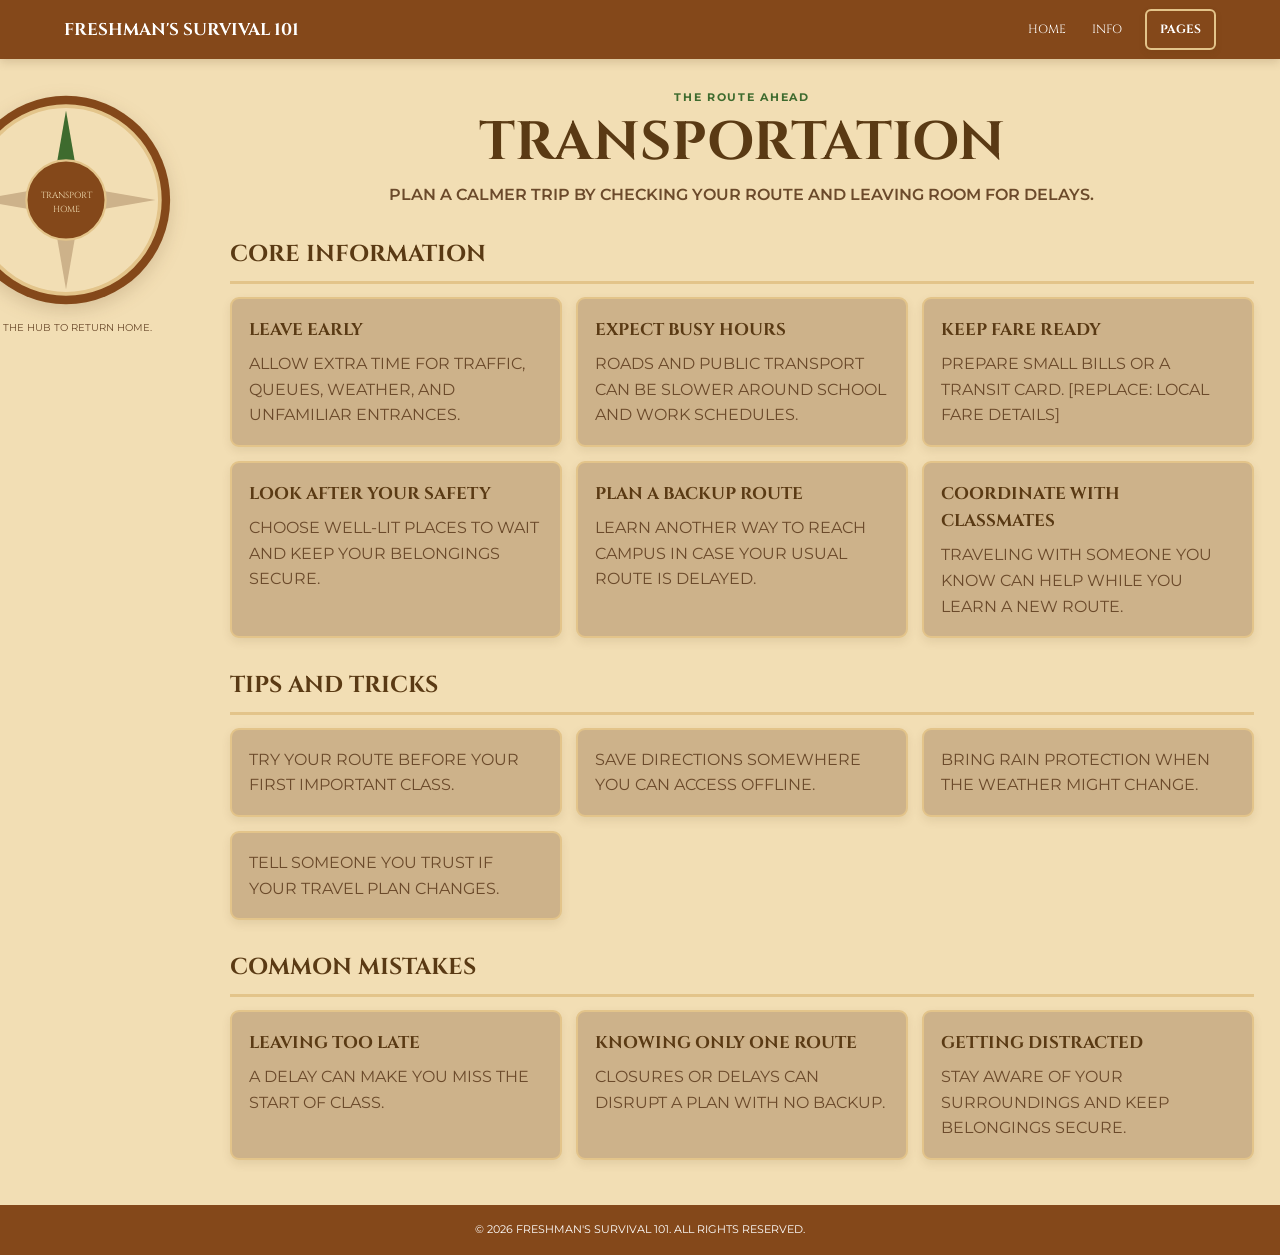
==== commuting.html @ 72003ffd "Publish Freshman's Survival 101 site Co-authored-by: Copilot App <223556219+Copilot@users.noreply.gi" ====
<!DOCTYPE html>
<html lang="en">
<head>
  <meta charset="UTF-8">
  <meta name="viewport" content="width=device-width, initial-scale=1">
  <title>Campus Life Guides | Freshman's Survival 101</title>
  <link rel="preconnect" href="https://fonts.googleapis.com">
  <link rel="preconnect" href="https://fonts.gstatic.com" crossorigin>
  <link href="https://fonts.googleapis.com/css2?family=Cinzel:wght@600;700&family=Montserrat:wght@400;500;600;700&display=swap" rel="stylesheet">
  <link rel="stylesheet" href="css/style.css">
  <link rel="stylesheet" href="css/commuting.css">
</head>
<body>
  <header class="top-bar">
    <a class="logo" href="index.html">Freshman's Survival 101</a>
    <nav aria-label="Main navigation">
      <a href="index.html">Home</a><a href="info.html">Info</a>
      <div class="dropdown"><button class="dropdown-button" type="button">Pages</button>
        <div class="dropdown-menu">
          <a href="info.html#enrollment">Enrollment</a>
          <a href="info.html#syllabus">Syllabus</a>
          <a href="commuting.html#transportation" aria-current="page">Transportation</a>
          <a href="commuting.html#budget">Budget</a>
          <a href="commuting.html#time-management">Time Management</a>
        </div>
      </div>
    </nav>
  </header>

  <main class="commuting-main">
    <aside class="travel-compass" aria-label="Transportation compass">
      <a class="travel-compass-link" href="index.html" aria-label="Return home">
        <svg viewBox="0 0 300 300" role="img" aria-label="Compass pointing from the home hub">
          <circle cx="150" cy="150" r="142" fill="#84481a"/>
          <circle cx="150" cy="150" r="128" fill="#f2deb4" stroke="#e3c48a" stroke-width="5"/>
          <g id="travelNeedle">
            <path d="M150 28 L168 132 L150 150 L132 132 Z" fill="#3e6b2e"/>
            <path d="M272 150 L168 168 L150 150 L168 132 Z" fill="#cdb28a"/>
            <path d="M150 272 L132 168 L150 150 L168 168 Z" fill="#cdb28a"/>
            <path d="M28 150 L132 132 L150 150 L132 168 Z" fill="#cdb28a"/>
          </g>
          <circle cx="150" cy="150" r="54" fill="#84481a" stroke="#e3c48a" stroke-width="3"/>
          <text x="150" y="147" fill="#f2deb4" text-anchor="middle" font-family="Cinzel" font-size="12">TRANSPORT</text>
          <text x="150" y="166" fill="#f2deb4" text-anchor="middle" font-family="Cinzel" font-size="12">HOME</text>
        </svg>
      </a>
      <p>Tap the hub to return home.</p>
    </aside>

    <div class="commuting-content">
      <section class="guide-view" id="transportation">
      <section class="page-heading">
        <p class="eyebrow">The Route Ahead</p>
        <h1>Transportation</h1>
        <p class="promise">Plan a calmer trip by checking your route and leaving room for delays.</p>
      </section>

      <section>
        <h2 class="section-title">Core Information</h2>
        <div class="card-grid">
          <article class="card"><h3>Leave Early</h3><p>Allow extra time for traffic, queues, weather, and unfamiliar entrances.</p></article>
          <article class="card"><h3>Expect Busy Hours</h3><p>Roads and public transport can be slower around school and work schedules.</p></article>
          <article class="card"><h3>Keep Fare Ready</h3><p>Prepare small bills or a transit card. [REPLACE: LOCAL FARE DETAILS]</p></article>
          <article class="card"><h3>Look After Your Safety</h3><p>Choose well-lit places to wait and keep your belongings secure.</p></article>
          <article class="card"><h3>Plan a Backup Route</h3><p>Learn another way to reach campus in case your usual route is delayed.</p></article>
          <article class="card"><h3>Coordinate with Classmates</h3><p>Traveling with someone you know can help while you learn a new route.</p></article>
        </div>
      </section>

      <section>
        <h2 class="section-title">Tips and Tricks</h2>
        <div class="card-grid">
          <article class="card"><p>Try your route before your first important class.</p></article>
          <article class="card"><p>Save directions somewhere you can access offline.</p></article>
          <article class="card"><p>Bring rain protection when the weather might change.</p></article>
          <article class="card"><p>Tell someone you trust if your travel plan changes.</p></article>
        </div>
      </section>

      <section>
        <h2 class="section-title">Common Mistakes</h2>
        <div class="card-grid">
          <article class="card"><h3>Leaving Too Late</h3><p>A delay can make you miss the start of class.</p></article>
          <article class="card"><h3>Knowing Only One Route</h3><p>Closures or delays can disrupt a plan with no backup.</p></article>
          <article class="card"><h3>Getting Distracted</h3><p>Stay aware of your surroundings and keep belongings secure.</p></article>
        </div>
      </section>

      </section>

      <section class="guide-view" id="budget">
      <section class="page-heading">
      <p class="eyebrow">Guard the Treasure</p>
      <h1>Budget</h1>
      <p class="promise">Plan where your allowance goes so everyday costs do not catch you by surprise.</p>
    </section>

    <section>
      <h2 class="section-title">Core Information</h2>
      <div class="card-grid">
        <article class="card"><h3>Small Costs Add Up</h3><p>Food, fares, printing, and school supplies can quietly use up your allowance.</p></article>
        <article class="card"><h3>Know Regular Costs</h3><p>List expected costs, such as transportation, meals, and required materials.</p></article>
        <article class="card"><h3>Plan Flexible Spending</h3><p>Snacks, optional activities, and extra supplies can change from day to day.</p></article>
        <article class="card"><h3>Set a Daily Limit</h3><p>Divide your allowance by the number of days it needs to cover.</p></article>
        <article class="card"><h3>Keep Emergency Money</h3><p>When possible, set aside a small amount for unexpected needs.</p></article>
      </div>
    </section>

    <section>
      <h2 class="section-title">Tips and Tricks</h2>
      <div class="card-grid">
        <article class="card"><p>Separate fare money from flexible spending.</p></article>
        <article class="card"><p>Write down small purchases before you forget.</p></article>
        <article class="card"><p>Check project instructions before buying supplies.</p></article>
        <article class="card"><p>Save receipts when you need to track a purchase.</p></article>
      </div>
    </section>

    <section>
      <h2 class="section-title">Common Mistakes</h2>
      <div class="card-grid">
        <article class="card"><h3>Spending Too Much Early</h3><p>Keep enough for the remaining days of your budget period.</p></article>
        <article class="card"><h3>Forgetting Small Purchases</h3><p>Snacks and printing costs add up when you do not record them.</p></article>
        <article class="card"><h3>Using Emergency Money Casually</h3><p>Try to keep the reserve for unexpected needs.</p></article>
      </div>
    </section>

    <section class="tool-section">
      <h2>Daily Budget Planner</h2>
      <div class="budget-settings">
        <label for="allowanceInput">Allowance (₱)
          <input id="allowanceInput" type="number" min="0" step="100" placeholder="1000">
        </label>
        <label for="daysInput">Number of Days
          <input id="daysInput" type="number" min="1" step="1" placeholder="10">
        </label>
        <label for="dailySpendingInput">Expected Daily Spending (₱)
          <input id="dailySpendingInput" type="number" min="0" step="50" placeholder="300">
        </label>
        <button id="setBudgetButton" type="button">Set Budget</button>
      </div>

      <div class="budget-summary budget-summary-pair">
        <div><span>Daily Budget</span><strong id="dailyBudget">₱0.00</strong></div>
        <div><span>Estimated Daily Savings</span><strong id="estimatedSavings">—</strong></div>
      </div>
      <p id="savingsMessage" class="tool-result" aria-live="polite">Enter expected daily spending to estimate your savings.</p>
      <p id="budgetError" class="error-message" aria-live="polite"></p>
    </section>

      </section>

      <section class="guide-view" id="time-management">
      <section class="page-heading">
      <p class="eyebrow">Command the Clock</p>
      <h1>Time Management</h1>
      <p class="promise">Build a manageable routine for class, study, rest, and the unexpected.</p>
    </section>

    <section>
      <h2 class="section-title">Core Information</h2>
      <div class="card-grid">
        <article class="card"><h3>A Different Schedule</h3><p>College may have longer breaks between classes and more independent work. Plan some of your own study time.</p></article>
        <article class="card"><h3>Use Vacant Hours</h3><p>Review notes, read a section, or start a small task. You do not need to fill every free minute.</p></article>
        <article class="card"><h3>Start Before the Deadline</h3><p>Break large assignments into smaller steps to avoid last-minute cramming.</p></article>
        <article class="card"><h3>A Study Rule of Thumb</h3><p>About two study hours for each hour of class can be a starting point, not a strict rule.</p></article>
        <article class="card"><h3>Make Rest Part of the Plan</h3><p>Sleep, meals, and breaks support learning. A schedule needs room for rest.</p></article>
      </div>
    </section>

    <section>
      <h2 class="section-title">Tips and Tricks</h2>
      <div class="card-grid">
        <article class="card"><p>Write a short list of today's priorities.</p></article>
        <article class="card"><p>Break projects into steps you can finish in one sitting.</p></article>
        <article class="card"><p>Add travel time and meals to your weekly plan.</p></article>
        <article class="card"><p>Review your schedule once a week and adjust it.</p></article>
      </div>
    </section>

    <section>
      <h2 class="section-title">Common Mistakes</h2>
      <div class="card-grid">
        <article class="card"><h3>Putting Everything Off</h3><p>Starting late leaves less time to ask for help or fix a problem.</p></article>
        <article class="card"><h3>Overloading Your Day</h3><p>Leave room for delays, breaks, and tasks that take longer than expected.</p></article>
        <article class="card"><h3>Skipping Sleep</h3><p>Late nights can make it harder to focus and remember what you studied.</p></article>
      </div>
    </section>

    <section>
      <h2 class="section-title">Build a Weekly Routine</h2>
      <div class="card">
        <p>Start by marking your classes and deadlines, then set aside realistic study blocks. Include travel, meals, and sleep, and leave open time for breaks or unexpected changes. Review your plan once a week and adjust it when your workload changes.</p>
      </div>
    </section>
      </section>
    </div>
  </main>

  <footer>© 2026 Freshman's Survival 101. All rights reserved.</footer>
  <script src="guide-views.js"></script>
  <script src="budget.js"></script>
</body>
</html>
---- css/style.css ----
:root {
  --cream: #f2deb4;
  --brown: #84481a;
  --dark: #5a3a14;
  --tan: #cdb28a;
  --gold: #e3c48a;
  --green: #3e6b2e;
  --coral: #d9735f;
  --text: #6b4a2b;
}

* {
  box-sizing: border-box;
}

html {
  min-height: 100%;
  scroll-behavior: smooth;
}

body {
  min-height: 100vh;
  margin: 0;
  display: flex;
  flex-direction: column;
  background: var(--cream);
  color: var(--text);
  font-family: "Montserrat", Arial, sans-serif;
  text-transform: uppercase;
  line-height: 1.6;
}

h1, h2, h3, .logo, nav, .compass-button, .compass-letter {
  font-family: "Cinzel", Georgia, serif;
}

button, input {
  font: inherit;
  text-transform: uppercase;
}

button, a, input {
  outline: none;
}

button:focus-visible, a:focus-visible, input:focus-visible {
  outline: 3px solid var(--coral);
  outline-offset: 3px;
}

button {
  cursor: pointer;
}

.top-bar {
  position: relative;
  z-index: 10;
  min-height: 58px;
  padding: 9px 5%;
  display: flex;
  align-items: center;
  justify-content: space-between;
  gap: 20px;
  background: var(--brown);
  color: white;
  box-shadow: 0 3px 9px rgba(90, 58, 20, 0.18);
}

.logo {
  color: white;
  font-size: 17px;
  font-weight: 700;
  text-decoration: none;
}

nav {
  display: flex;
  align-items: center;
  gap: 20px;
}

nav > a, .dropdown-button {
  padding: 8px 3px;
  color: white;
  font-size: 12px;
  text-decoration: none;
}

nav > a:hover, .dropdown-button:hover, .logo:hover {
  color: var(--gold);
}

.dropdown {
  position: relative;
}

.dropdown-button {
  border: 0;
  background: transparent;
}

.dropdown-menu {
  position: absolute;
  top: 100%;
  right: 0;
  display: none;
  width: 210px;
  padding: 8px;
  border: 2px solid var(--gold);
  border-radius: 7px;
  background: var(--brown);
  box-shadow: 0 8px 18px rgba(90, 58, 20, 0.22);
}

.dropdown:hover .dropdown-menu,
.dropdown:focus-within .dropdown-menu {
  display: block;
}

.dropdown-menu a {
  display: block;
  padding: 9px 11px;
  border-radius: 4px;
  color: white;
  font-size: 12px;
  text-decoration: none;
}

.dropdown-menu a:hover {
  background: var(--coral);
}

main {
  flex: 1;
}

.home-main, .page-main {
  width: min(1120px, 92%);
  margin: 0 auto;
  padding: 34px 0 50px;
}

.home-main {
  width: min(1280px, 94%);
  padding-top: 24px;
}

.home-intro {
  max-width: 760px;
  margin: 0 auto 20px;
  text-align: center;
}

.home-intro h1 {
  margin: 4px 0 7px;
  color: var(--dark);
  font-size: clamp(29px, 4vw, 46px);
  line-height: 1.2;
}

.home-intro > p:last-child {
  margin: 0;
}

.eyebrow {
  margin: 0 0 4px;
  color: var(--green);
  font-size: 11px;
  font-weight: 700;
  letter-spacing: 1.7px;
}

.home-columns {
  min-height: 440px;
  display: grid;
  grid-template-columns: minmax(330px, 0.85fr) minmax(0, 1.35fr);
  align-items: center;
  gap: clamp(26px, 5vw, 68px);
}

.compass-column, .map-column {
  min-width: 0;
}

.compass-wrapper {
  position: relative;
  width: min(410px, 100%);
  aspect-ratio: 1;
  margin: 0 auto;
}

.compass-svg {
  display: block;
  width: 100%;
  height: 100%;
  transform-origin: center;
  transition: transform 600ms ease;
  filter: drop-shadow(0 8px 10px rgba(90, 58, 20, 0.2));
}

.compass-letter {
  font-size: 24px;
  font-weight: 700;
}

/* Small oval buttons; translate keeps their placement steady during hover zoom. */
.compass-button {
  position: absolute;
  z-index: 3;
  min-height: 30px;
  padding: 5px 9px;
  border: 2px solid var(--gold);
  border-radius: 999px;
  background: var(--brown);
  color: white;
  font-size: 8px;
  font-weight: 700;
  line-height: 1.1;
  white-space: nowrap;
  box-shadow: 0 3px 7px rgba(90, 58, 20, 0.22);
  transition: transform 150ms ease, background 150ms ease;
}

.compass-north {
  top: -5px;
  left: 50%;
  translate: -50% 0;
}

.compass-south {
  bottom: -5px;
  left: 50%;
  translate: -50% 0;
}

.compass-west {
  top: 50%;
  left: -12px;
  translate: -50% -50%;
}

.compass-east {
  top: 50%;
  right: -12px;
  translate: 50% -50%;
}

.compass-center {
  top: 50%;
  left: 50%;
  min-width: 104px;
  translate: -50% -50%;
}

.compass-button:hover, .compass-button.active {
  background: var(--coral);
  transform: scale(1.06);
}

.compass-caption, .map-caption {
  margin: 8px 0 0;
  font-size: 10px;
  text-align: center;
}

.map-heading {
  display: flex;
  align-items: center;
  gap: 11px;
  margin-bottom: 10px;
}

.map-heading h2, .map-heading p {
  margin: 0;
}

.map-heading h2 {
  color: var(--dark);
  font-size: 22px;
}

.map-stamp {
  width: 40px;
  height: 40px;
  display: grid;
  flex: 0 0 auto;
  place-items: center;
  border: 2px solid var(--gold);
  border-radius: 50%;
  background: var(--brown);
  color: var(--gold);
  font-size: 20px;
}

.map-frame {
  overflow: hidden;
  padding: 6px;
  border: 8px ridge var(--brown);
  border-radius: 16px;
  background: linear-gradient(135deg, #edcf91, #a76b2c 48%, #edcf91);
  box-shadow:
    inset 0 0 0 2px var(--gold),
    0 8px 15px rgba(90, 58, 20, 0.22);
}

.map-svg {
  display: block;
  width: 100%;
  height: auto;
  aspect-ratio: 1920 / 1080;
}

.map-fallback {
  pointer-events: none;
}

.map-label {
  fill: var(--dark);
  font-family: "Cinzel", Georgia, serif;
  font-size: 15px;
  font-weight: 700;
  paint-order: stroke;
  stroke: var(--cream);
  stroke-width: 6px;
  stroke-linejoin: round;
  pointer-events: none;
}

.map-label-long {
  font-size: 13px;
}

.map-hotspot {
  fill: var(--coral);
  stroke: var(--brown);
  stroke-width: 3;
  transition: fill 150ms ease, stroke 150ms ease;
}

.map-svg a:hover .map-hotspot,
.map-svg a:focus-visible .map-hotspot {
  fill: var(--gold);
  stroke: var(--dark);
}

.tip-strip {
  display: grid;
  grid-template-columns: 220px minmax(0, 1fr) auto;
  align-items: center;
  gap: 18px;
  margin-top: 22px;
  padding: 16px 19px;
  border: 2px solid var(--gold);
  border-radius: 9px;
  background: rgba(205, 178, 138, 0.72);
}

.tip-strip h2, .tip-strip p {
  margin: 0;
}

.tip-strip h2 {
  color: var(--dark);
  font-size: 17px;
}

.tip-strip > p {
  text-align: center;
  font-weight: 600;
}

button[type="button"], button[type="submit"] {
  padding: 9px 13px;
  border: 2px solid var(--gold);
  border-radius: 6px;
  background: var(--brown);
  color: white;
  font-weight: 700;
  box-shadow: 0 3px 7px rgba(90, 58, 20, 0.12);
  transition: background 150ms ease, transform 150ms ease;
}

button[type="button"]:hover, button[type="submit"]:hover {
  background: var(--coral);
  transform: translateY(-1px);
}

/* Shared section-page styles */
.guide-view[hidden] {
  display: none;
}

.page-heading {
  margin-bottom: 28px;
  text-align: center;
}

.page-heading h1 {
  margin: 3px 0 6px;
  color: var(--dark);
  font-size: clamp(32px, 5vw, 54px);
  line-height: 1.2;
}

.promise {
  max-width: 760px;
  margin: 0 auto;
  font-weight: 600;
}

.section-title {
  margin: 30px 0 13px;
  padding-bottom: 7px;
  border-bottom: 3px solid var(--gold);
  color: var(--dark);
  font-size: 23px;
}

.card-grid {
  display: grid;
  grid-template-columns: repeat(3, minmax(0, 1fr));
  gap: 14px;
}

.card {
  padding: 17px;
  border: 2px solid var(--gold);
  border-radius: 9px;
  background: var(--tan);
  box-shadow: 0 4px 10px rgba(90, 58, 20, 0.1);
}

.card h2, .card h3 {
  margin: 0 0 8px;
  color: var(--dark);
  font-size: 17px;
}

.card p {
  margin: 0;
}

.card-wide {
  grid-column: 1 / -1;
}

.number-list, .plain-list {
  padding-left: 23px;
}

.number-list li, .plain-list li {
  margin-bottom: 8px;
}

.document-list {
  display: grid;
  grid-template-columns: repeat(2, minmax(0, 1fr));
  gap: 9px;
}

.document-card {
  overflow: hidden;
  border: 1px solid var(--gold);
  border-radius: 6px;
  background: var(--cream);
}

.document-toggle {
  width: 100%;
  border-radius: 0 !important;
  text-align: left;
}

.document-details {
  display: none;
  padding: 9px 12px;
}

.document-details p {
  margin: 5px 0;
}

.document-card.expanded .document-details {
  display: block;
}

.tool-section {
  margin-top: 32px;
  padding: 22px;
  border: 2px solid var(--gold);
  border-radius: 9px;
  background: rgba(205, 178, 138, 0.55);
}

.tool-section h2 {
  margin-top: 0;
  color: var(--dark);
}

.tool-counter, .all-done, .tool-result {
  font-weight: 700;
}

.all-done {
  color: var(--green);
}

.checklist {
  display: grid;
  grid-template-columns: repeat(2, minmax(0, 1fr));
  gap: 8px;
}

.checklist label {
  display: flex;
  align-items: center;
  gap: 8px;
  padding: 9px;
  border: 1px solid var(--gold);
  border-radius: 6px;
  background: var(--cream);
  cursor: pointer;
}

.checklist input, .task-list input[type="checkbox"] {
  width: auto;
  accent-color: var(--green);
}

.grade-rows {
  display: grid;
  gap: 9px;
  margin: 14px 0;
}

.grade-row {
  display: grid;
  grid-template-columns: 1fr 1fr;
  gap: 10px;
}

.grade-row label, .budget-settings label {
  font-weight: 700;
}

input {
  width: 100%;
  margin-top: 4px;
  padding: 10px;
  border: 2px solid var(--tan);
  border-radius: 6px;
  background: #fffaf0;
  color: var(--text);
}

.budget-settings, .task-form {
  display: flex;
  align-items: end;
  gap: 10px;
}

.budget-settings label {
  flex: 1;
}

.budget-summary {
  display: grid;
  grid-template-columns: repeat(4, minmax(0, 1fr));
  gap: 9px;
  margin: 17px 0;
}

.budget-summary-pair {
  grid-template-columns: repeat(2, minmax(0, 1fr));
}

.budget-summary div {
  padding: 11px 8px;
  border: 2px solid var(--gold);
  border-radius: 7px;
  background: var(--cream);
  text-align: center;
}

.budget-summary span, .budget-summary strong {
  display: block;
}

.budget-summary strong {
  color: var(--green);
}

.task-form input {
  flex: 1;
}

.task-list {
  margin: 12px 0 0;
  padding: 0;
  list-style: none;
}

.task-list li {
  display: flex;
  align-items: center;
  justify-content: space-between;
  gap: 10px;
  margin-bottom: 7px;
  padding: 9px;
  border: 1px solid var(--gold);
  border-radius: 6px;
  background: var(--cream);
}

.task-list label {
  display: flex;
  flex: 1;
  align-items: center;
  gap: 8px;
  cursor: pointer;
}

.task-list li.done span {
  text-decoration: line-through;
  opacity: 0.65;
}

.error-message {
  min-height: 24px;
  color: #8d3026;
  font-weight: 700;
}

.text-link {
  display: inline-block;
  margin-top: 10px;
  color: var(--brown);
  font-weight: 700;
}

.text-link:hover {
  color: var(--coral);
}

footer {
  padding: 16px;
  background: var(--brown);
  color: white;
  text-align: center;
  font-size: 11px;
}

.sr-only {
  position: absolute;
  width: 1px;
  height: 1px;
  padding: 0;
  overflow: hidden;
  clip: rect(0, 0, 0, 0);
  white-space: nowrap;
  border: 0;
}

@media (max-width: 900px) {
  .home-columns {
    grid-template-columns: 1fr;
    gap: 32px;
  }

  .compass-wrapper {
    width: min(410px, 80vw);
  }

  .card-grid {
    grid-template-columns: repeat(2, minmax(0, 1fr));
  }
}

@media (max-width: 600px) {
  .top-bar {
    align-items: flex-start;
    flex-direction: column;
    gap: 5px;
  }

  nav {
    flex-wrap: wrap;
    gap: 10px 15px;
  }

  .dropdown-menu {
    right: auto;
    left: 0;
  }

  .home-main, .page-main {
    width: 92%;
    padding-top: 22px;
  }

  .home-intro h1 {
    font-size: 30px;
  }

  .compass-wrapper {
    width: min(350px, 78vw);
  }

  .compass-button {
    min-height: 28px;
    padding: 4px 7px;
    font-size: 7px;
  }

  .compass-center {
    min-width: 95px;
  }

  .card-grid, .document-list, .checklist, .budget-summary {
    grid-template-columns: 1fr;
  }

  .grade-row {
    grid-template-columns: 1fr;
  }

  .budget-settings, .task-form {
    align-items: stretch;
    flex-direction: column;
  }

  .budget-settings label {
    width: 100%;
  }

  .tip-strip {
    grid-template-columns: 1fr;
    text-align: center;
  }
}

@media (prefers-reduced-motion: reduce) {
  *, *::before, *::after {
    scroll-behavior: auto !important;
    transition-duration: 0.01ms !important;
  }
}

.home-main {
  width: min(1400px, 96%);
  margin: auto;
  padding: 22px 0;
  display: flex;
  flex-direction: column;
  align-items: center;
}

.home-intro {
  margin-bottom: 12px;
  padding: 0 12px;
}

.home-intro .eyebrow {
  color: var(--brown);
}

.home-columns {
  width: 100%;
  display: grid;
  grid-template-columns: minmax(320px, 0.9fr) minmax(0, 1.3fr);
  align-items: center;
  gap: clamp(24px, 5vw, 64px);
}

.compass-column,
.map-column {
  min-width: 0;
}

.compass-wrapper {
  position: relative;
  width: min(500px, 100%);
  aspect-ratio: 1;
  margin: 0 auto;
  transform: translateX(-45px);
}

.compass-svg {
  display: block;
  width: 100%;
  height: 100%;
  filter: drop-shadow(0 8px 10px rgba(90, 58, 20, 0.2));
}

#compassRose {
  transform-box: view-box;
  transform-origin: 250px 250px;
  transition: transform 650ms cubic-bezier(0.2, 0.75, 0.25, 1);
}

.compass-letter {
  font-size: 24px;
  font-weight: 700;
}

/* Small oval compass buttons. Translate keeps them in place while they zoom. */
.compass-button {
  position: absolute;
  z-index: 3;
  min-height: 29px;
  padding: 5px 9px;
  border: 2px solid var(--gold);
  border-radius: 999px;
  background: var(--brown);
  color: white;
  font-family: "Cinzel", Georgia, serif;
  font-size: 8px;
  font-weight: 700;
  line-height: 1.1;
  white-space: nowrap;
  box-shadow: 0 3px 7px rgba(90, 58, 20, 0.2);
  transition: transform 150ms ease, background 150ms ease;
}

.compass-north {
  top: -5px;
  left: 50%;
  translate: -50% 0;
}

.compass-south {
  bottom: -5px;
  left: 50%;
  translate: -50% 0;
}

.compass-west {
  top: 50%;
  left: -12px;
  translate: -50% -50%;
}

.compass-east {
  top: 50%;
  right: -12px;
  translate: 50% -50%;
}

.compass-center {
  top: 50%;
  left: 50%;
  min-width: 104px;
  translate: -50% -50%;
}

.compass-button:hover,
.compass-button:focus-visible,
.compass-button.active {
  background: var(--coral);
  transform: scale(1.06);
}

.compass-button:focus-visible {
  outline: 3px solid var(--coral);
  outline-offset: 3px;
}

/* Collapsible preview panel below the compass. */
.guide-panel {
  display: grid;
  grid-template-rows: 0fr;
  opacity: 0;
  margin-top: 0;
  border: 0 solid var(--gold);
  border-radius: 8px;
  background: var(--tan);
  transition:
    grid-template-rows 250ms ease,
    opacity 200ms ease,
    margin-top 250ms ease,
    border-width 250ms ease;
}

.guide-panel.is-open {
  grid-template-rows: 1fr;
  opacity: 1;
  margin-top: 16px;
  border-width: 2px;
}

.guide-panel-inner {
  min-height: 0;
  overflow: hidden;
}

.guide-panel-content {
  padding: 0 15px;
}

.guide-panel.is-open .guide-panel-content {
  padding: 13px 15px;
}

.guide-panel h2 {
  margin: 0 0 5px;
  color: var(--dark);
  font-size: 18px;
}

.guide-panel p {
  margin: 0 0 8px;
  font-size: 13px;
}

.guide-link {
  display: inline-block;
  color: var(--brown);
  font-weight: 700;
}

.guide-link:hover {
  color: var(--coral);
}

/* Keep the map large and let it shrink with the screen. */
.map-frame {
  overflow: hidden;
  border: 3px solid var(--brown);
  border-radius: 12px;
  background: #e4c77d;
  box-shadow: 0 7px 15px rgba(90, 58, 20, 0.16);
}

.map-svg {
  display: block;
  width: 100%;
  height: auto;
  aspect-ratio: 1920 / 1080;
}

.map-fallback {
  pointer-events: none;
}

.map-label {
  fill: var(--dark);
  font-family: "Cinzel", Georgia, serif;
  font-size: 15px;
  font-weight: 700;
  paint-order: stroke;
  stroke: var(--cream);
  stroke-width: 6px;
  stroke-linejoin: round;
  pointer-events: none;
}

.map-label-long {
  font-size: 13px;
}

.map-hotspot {
  fill: var(--coral);
  stroke: var(--brown);
  stroke-width: 3;
  transition: fill 150ms ease, stroke 150ms ease;
}

.map-svg a:hover .map-hotspot,
.map-svg a:focus-visible .map-hotspot {
  fill: var(--gold);
  stroke: var(--dark);
}

@media (max-width: 850px) {
  .home-main {
    align-items: flex-start;
  }

  .home-columns {
    grid-template-columns: 1fr;
    gap: 30px;
  }

  .compass-wrapper {
    width: min(460px, 84vw);
    transform: none;
  }

  .map-column {
    width: 100%;
  }
}

@media (max-width: 500px) {
  .home-main {
    width: 90%;
    padding: 18px 0;
  }

  .compass-wrapper {
    width: min(360px, 78vw);
  }

  .compass-button {
    min-height: 27px;
    padding: 4px 7px;
    font-size: 7px;
  }

  .compass-center {
    min-width: 94px;
  }

  .compass-west {
    left: 8px;
    translate: 0 -50%;
  }

  .compass-east {
    right: 8px;
    translate: 0 -50%;
  }

  .map-label {
    font-size: 12px;
  }

  .map-label-long {
    font-size: 10px;
  }
}

@media (prefers-reduced-motion: reduce) {
  #compassRose,
  .compass-button,
  .guide-panel {
    transition: none;
  }
}
---- css/commuting.css ----
.commuting-main {
  width: min(1250px, 96%);
  margin: 0 auto;
  display: grid;
  grid-template-columns: 180px minmax(0, 1fr);
  gap: 24px;
  padding: 30px 0 45px;
}

.travel-compass {
  position: sticky;
  top: 90px;
  align-self: start;
  width: 220px;
  margin-left: -70px;
  text-align: center;
}

.travel-compass svg {
  display: block;
  width: 100%;
  filter: drop-shadow(0 6px 9px rgba(90, 58, 20, 0.18));
}

.travel-compass-link {
  display: block;
  border-radius: 50%;
}

#travelNeedle {
  transform-origin: 150px 150px;
  transition: transform 500ms ease;
}

.travel-compass p {
  font-size: 10px;
}

.commuting-content {
  min-width: 0;
}

@media (max-width: 900px) {
  .commuting-main {
    grid-template-columns: 1fr;
  }

  .travel-compass {
    position: relative;
    top: auto;
    width: 170px;
    margin: 0 auto;
  }
}
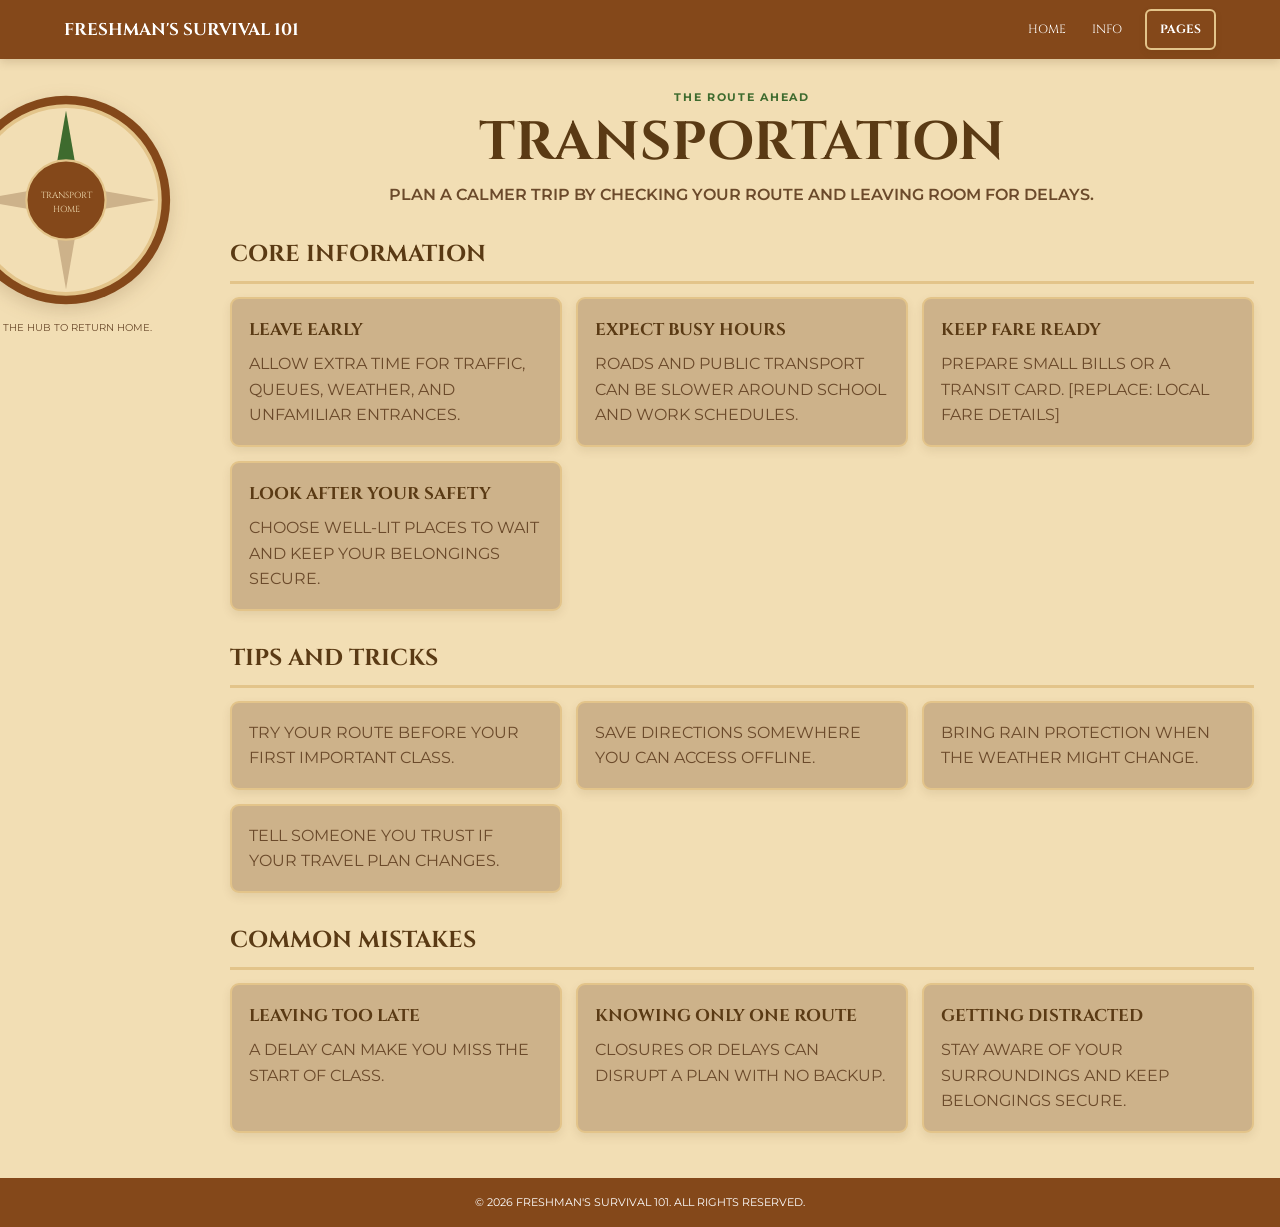
==== commit a361248a: "Remove selected transportation tips Co-authored-by: Copilot App <223556219+Copilot@users.noreply.git" ====
--- a/commuting.html
+++ b/commuting.html
@@ -62,8 +62,6 @@
           <article class="card"><h3>Expect Busy Hours</h3><p>Roads and public transport can be slower around school and work schedules.</p></article>
           <article class="card"><h3>Keep Fare Ready</h3><p>Prepare small bills or a transit card. [REPLACE: LOCAL FARE DETAILS]</p></article>
           <article class="card"><h3>Look After Your Safety</h3><p>Choose well-lit places to wait and keep your belongings secure.</p></article>
-          <article class="card"><h3>Plan a Backup Route</h3><p>Learn another way to reach campus in case your usual route is delayed.</p></article>
-          <article class="card"><h3>Coordinate with Classmates</h3><p>Traveling with someone you know can help while you learn a new route.</p></article>
         </div>
       </section>
 
--- a/css/style.css
+++ b/css/style.css
@@ -673,6 +673,10 @@
 
   .card-grid {
     grid-template-columns: repeat(2, minmax(0, 1fr));
+  }
+
+  .about-grid {
+    grid-template-columns: repeat(3, minmax(0, 1fr));
   }
 }
 
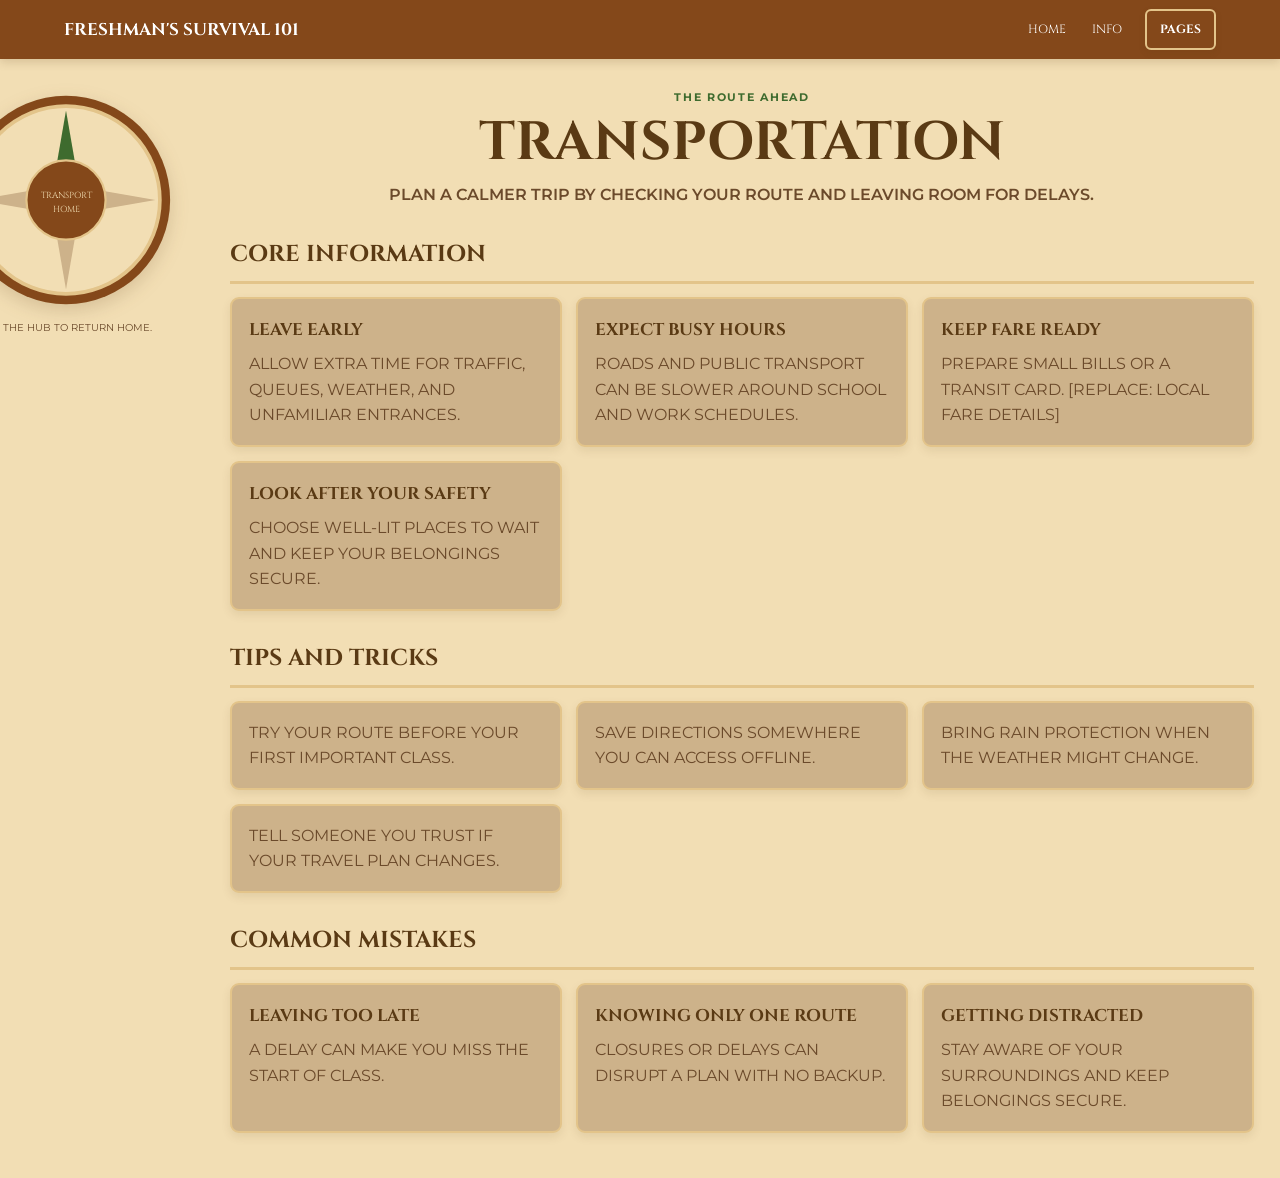
==== commit 56544ffc: "Remove copyright footer text Co-authored-by: Copilot App <223556219+Copilot@users.noreply.github.com" ====
--- a/commuting.html
+++ b/commuting.html
@@ -195,7 +195,6 @@
     </div>
   </main>
 
-  <footer>© 2026 Freshman's Survival 101. All rights reserved.</footer>
   <script src="guide-views.js"></script>
   <script src="budget.js"></script>
 </body>
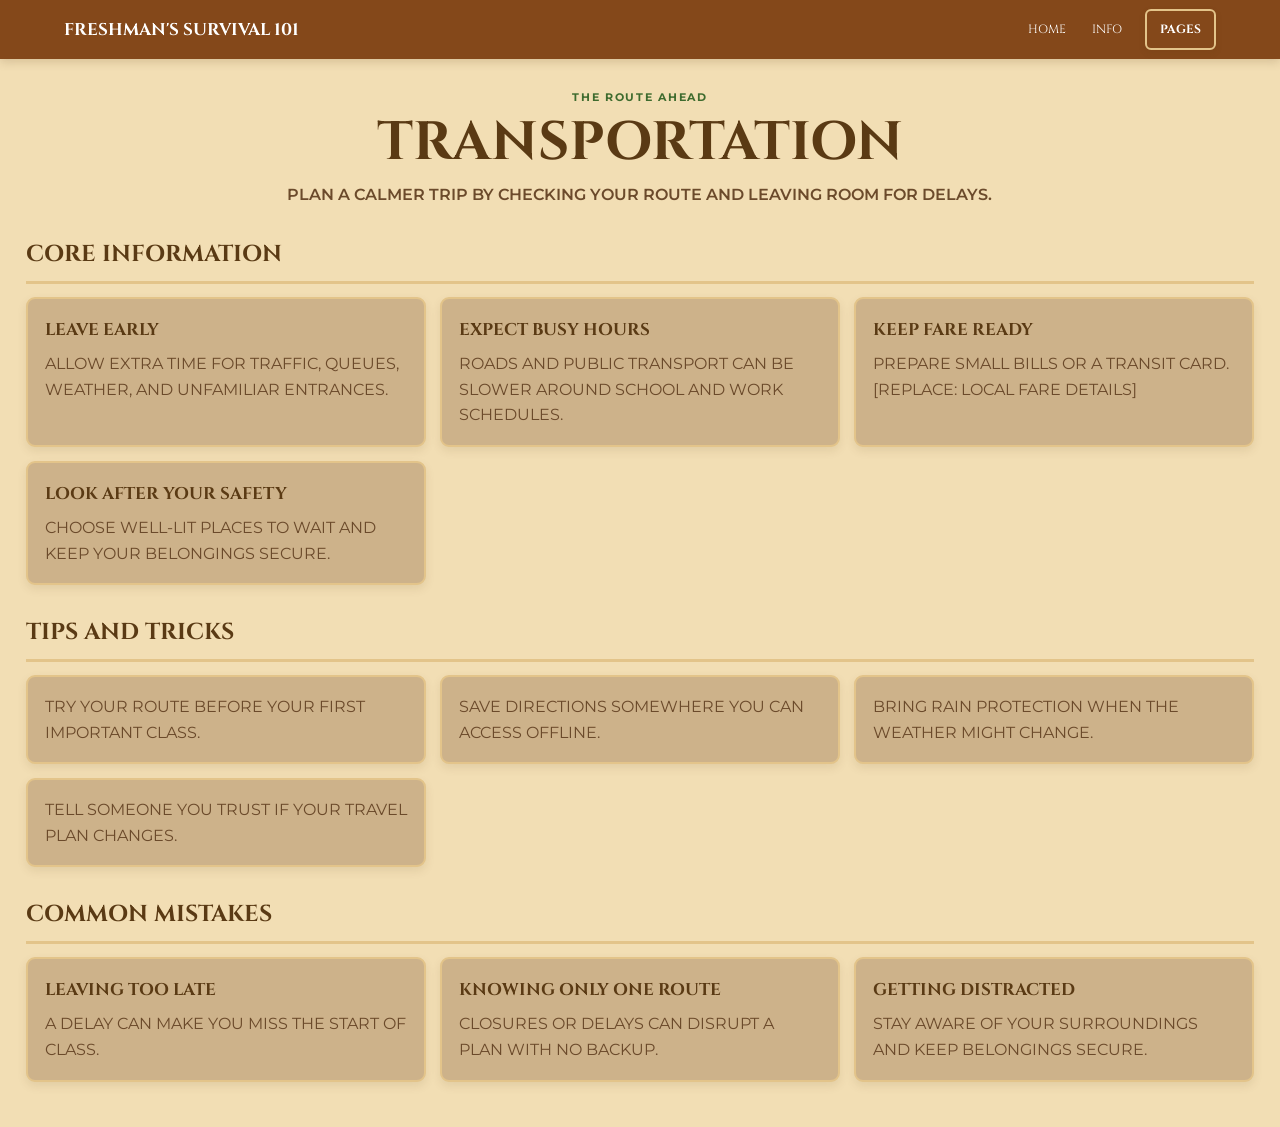
==== commit 5cddb9bf: "Remove the commute page exit compass Co-authored-by: Copilot App <223556219+Copilot@users.noreply.gi" ====
--- a/commuting.html
+++ b/commuting.html
@@ -28,25 +28,6 @@
   </header>
 
   <main class="commuting-main">
-    <aside class="travel-compass" aria-label="Transportation compass">
-      <a class="travel-compass-link" href="index.html" aria-label="Return home">
-        <svg viewBox="0 0 300 300" role="img" aria-label="Compass pointing from the home hub">
-          <circle cx="150" cy="150" r="142" fill="#84481a"/>
-          <circle cx="150" cy="150" r="128" fill="#f2deb4" stroke="#e3c48a" stroke-width="5"/>
-          <g id="travelNeedle">
-            <path d="M150 28 L168 132 L150 150 L132 132 Z" fill="#3e6b2e"/>
-            <path d="M272 150 L168 168 L150 150 L168 132 Z" fill="#cdb28a"/>
-            <path d="M150 272 L132 168 L150 150 L168 168 Z" fill="#cdb28a"/>
-            <path d="M28 150 L132 132 L150 150 L132 168 Z" fill="#cdb28a"/>
-          </g>
-          <circle cx="150" cy="150" r="54" fill="#84481a" stroke="#e3c48a" stroke-width="3"/>
-          <text x="150" y="147" fill="#f2deb4" text-anchor="middle" font-family="Cinzel" font-size="12">TRANSPORT</text>
-          <text x="150" y="166" fill="#f2deb4" text-anchor="middle" font-family="Cinzel" font-size="12">HOME</text>
-        </svg>
-      </a>
-      <p>Tap the hub to return home.</p>
-    </aside>
-
     <div class="commuting-content">
       <section class="guide-view" id="transportation">
       <section class="page-heading">
--- a/css/style.css
+++ b/css/style.css
@@ -520,6 +520,21 @@
   border-radius: 6px;
   background: var(--cream);
   cursor: pointer;
+}
+
+.gpa-scale-list > div {
+  display: flex;
+  align-items: center;
+  gap: 8px;
+  padding: 9px;
+  border: 1px solid var(--gold);
+  border-radius: 6px;
+  background: var(--cream);
+}
+
+.scale-note {
+  margin-bottom: 0;
+  font-size: 0.9rem;
 }
 
 .checklist input, .task-list input[type="checkbox"] {
--- a/css/commuting.css
+++ b/css/commuting.css
@@ -1,54 +1,9 @@
 .commuting-main {
   width: min(1250px, 96%);
   margin: 0 auto;
-  display: grid;
-  grid-template-columns: 180px minmax(0, 1fr);
-  gap: 24px;
   padding: 30px 0 45px;
-}
-
-.travel-compass {
-  position: sticky;
-  top: 90px;
-  align-self: start;
-  width: 220px;
-  margin-left: -70px;
-  text-align: center;
-}
-
-.travel-compass svg {
-  display: block;
-  width: 100%;
-  filter: drop-shadow(0 6px 9px rgba(90, 58, 20, 0.18));
-}
-
-.travel-compass-link {
-  display: block;
-  border-radius: 50%;
-}
-
-#travelNeedle {
-  transform-origin: 150px 150px;
-  transition: transform 500ms ease;
-}
-
-.travel-compass p {
-  font-size: 10px;
 }
 
 .commuting-content {
   min-width: 0;
-}
-
-@media (max-width: 900px) {
-  .commuting-main {
-    grid-template-columns: 1fr;
-  }
-
-  .travel-compass {
-    position: relative;
-    top: auto;
-    width: 170px;
-    margin: 0 auto;
-  }
 }
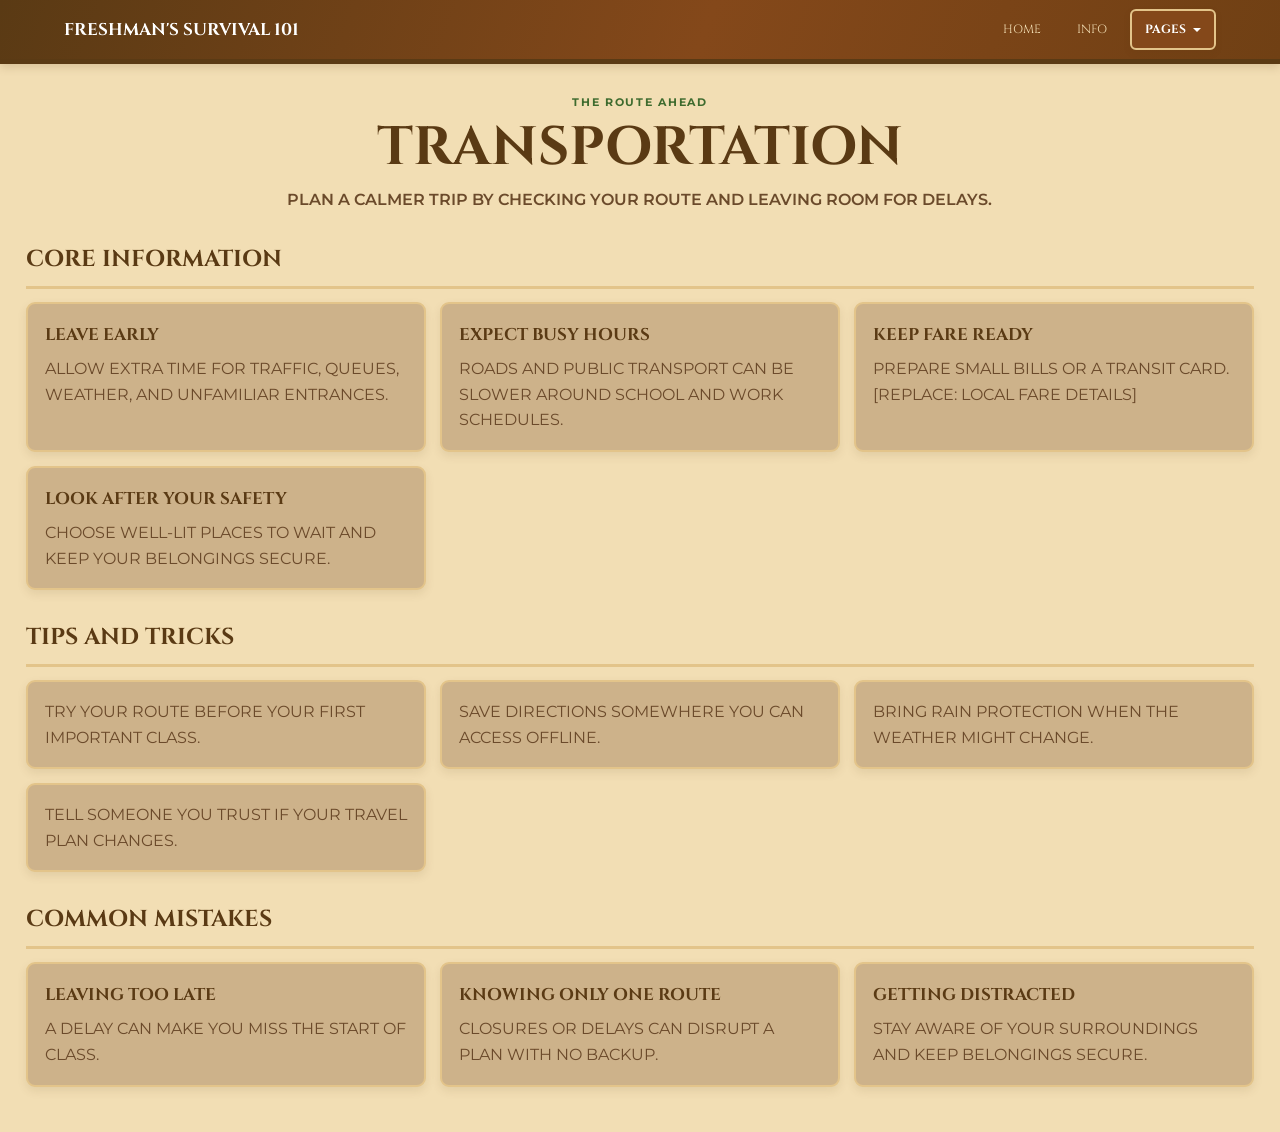
==== commit b66ef319: "Polish the brown header navigation Co-authored-by: Copilot App <223556219+Copilot@users.noreply.gith" ====
--- a/commuting.html
+++ b/commuting.html
@@ -7,7 +7,7 @@
   <link rel="preconnect" href="https://fonts.googleapis.com">
   <link rel="preconnect" href="https://fonts.gstatic.com" crossorigin>
   <link href="https://fonts.googleapis.com/css2?family=Cinzel:wght@600;700&family=Montserrat:wght@400;500;600;700&display=swap" rel="stylesheet">
-  <link rel="stylesheet" href="css/style.css">
+  <link rel="stylesheet" href="css/style.css?v=nav-polish-1">
   <link rel="stylesheet" href="css/commuting.css">
 </head>
 <body>
--- a/css/style.css
+++ b/css/style.css
@@ -61,7 +61,8 @@
   align-items: center;
   justify-content: space-between;
   gap: 20px;
-  background: var(--brown);
+  border-bottom: 5px solid var(--dark);
+  background: linear-gradient(110deg, var(--dark), var(--brown) 55%, #704014);
   color: white;
   box-shadow: 0 3px 9px rgba(90, 58, 20, 0.18);
 }
@@ -76,17 +77,38 @@
 nav {
   display: flex;
   align-items: center;
-  gap: 20px;
+  gap: 10px;
 }
 
 nav > a, .dropdown-button {
-  padding: 8px 3px;
-  color: white;
+  min-height: 36px;
+  display: inline-flex;
+  align-items: center;
+  padding: 7px 12px;
+  border: 1px solid transparent;
+  border-radius: 999px;
+  color: var(--cream);
   font-size: 12px;
   text-decoration: none;
-}
-
-nav > a:hover, .dropdown-button:hover, .logo:hover {
+  transition: background 150ms ease, border-color 150ms ease, color 150ms ease;
+}
+
+nav > a:hover,
+.dropdown-button:hover,
+.dropdown:hover .dropdown-button,
+.dropdown:focus-within .dropdown-button {
+  border-color: var(--gold);
+  background: rgba(90, 58, 20, 0.45);
+  color: var(--gold);
+}
+
+nav > a[aria-current="page"] {
+  border-color: var(--gold);
+  background: var(--dark);
+  color: var(--gold);
+}
+
+.logo:hover {
   color: var(--gold);
 }
 
@@ -95,8 +117,17 @@
 }
 
 .dropdown-button {
-  border: 0;
   background: transparent;
+}
+
+.dropdown-button::after {
+  width: 0;
+  height: 0;
+  margin-left: 7px;
+  border: 4px solid transparent;
+  border-top-color: currentColor;
+  content: "";
+  translate: 0 2px;
 }
 
 .dropdown-menu {
@@ -704,7 +735,7 @@
 
   nav {
     flex-wrap: wrap;
-    gap: 10px 15px;
+    gap: 5px 8px;
   }
 
   .dropdown-menu {
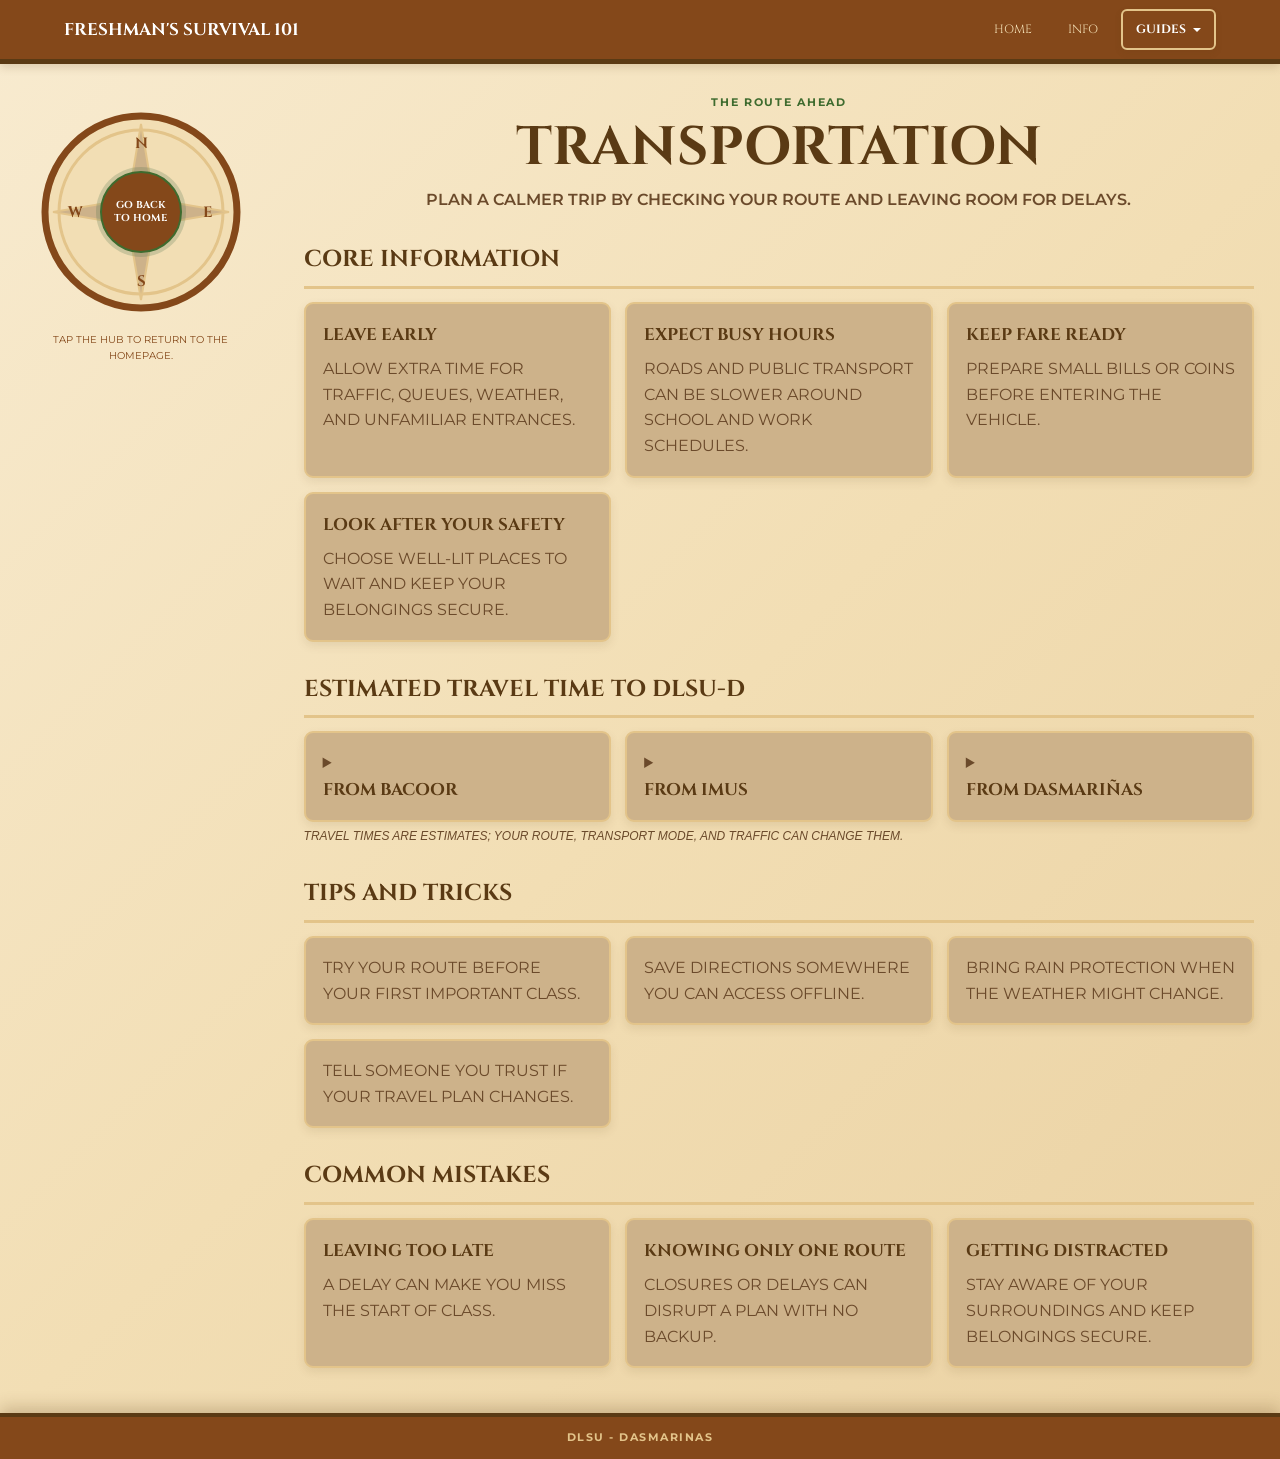
==== commit 02a47101: "Publish freshman survival site updates Co-authored-by: Copilot App <223556219+Copilot@users.noreply." ====
--- a/commuting.html
+++ b/commuting.html
@@ -7,7 +7,7 @@
   <link rel="preconnect" href="https://fonts.googleapis.com">
   <link rel="preconnect" href="https://fonts.gstatic.com" crossorigin>
   <link href="https://fonts.googleapis.com/css2?family=Cinzel:wght@600;700&family=Montserrat:wght@400;500;600;700&display=swap" rel="stylesheet">
-  <link rel="stylesheet" href="css/style.css?v=nav-polish-1">
+  <link rel="stylesheet" href="css/style.css?v=homepage-visual-31">
   <link rel="stylesheet" href="css/commuting.css">
 </head>
 <body>
@@ -15,8 +15,8 @@
     <a class="logo" href="index.html">Freshman's Survival 101</a>
     <nav aria-label="Main navigation">
       <a href="index.html">Home</a><a href="info.html">Info</a>
-      <div class="dropdown"><button class="dropdown-button" type="button">Pages</button>
-        <div class="dropdown-menu">
+      <div class="dropdown"><button class="dropdown-button" type="button" aria-haspopup="true" aria-expanded="false" aria-controls="guides-menu">Guides</button>
+        <div class="dropdown-menu" id="guides-menu">
           <a href="info.html#enrollment">Enrollment</a>
           <a href="info.html#syllabus">Syllabus</a>
           <a href="commuting.html#transportation" aria-current="page">Transportation</a>
@@ -28,8 +28,26 @@
   </header>
 
   <main class="commuting-main">
+    <div class="guide-layout">
+      <aside class="guide-compass" id="guideCompass" aria-label="Guide compass">
+        <svg viewBox="0 0 220 220" aria-hidden="true" focusable="false">
+          <circle class="guide-compass-rim" cx="110" cy="110" r="96"/>
+          <circle class="guide-compass-inner" cx="110" cy="110" r="82"/>
+          <path class="guide-compass-point" d="M110 22 L96 105 L110 98 L124 105 Z"/>
+          <path class="guide-compass-point" d="M198 110 L115 96 L122 110 L115 124 Z"/>
+          <path class="guide-compass-point" d="M110 198 L124 115 L110 122 L96 115 Z"/>
+          <path class="guide-compass-point" d="M22 110 L105 124 L98 110 L105 96 Z"/>
+          <path class="guide-compass-needle" d="M110 22 L98 105 L110 98 L122 105 Z"/>
+          <text class="guide-compass-label" x="110" y="46">N</text>
+          <text class="guide-compass-label" x="176" y="115">E</text>
+          <text class="guide-compass-label" x="110" y="184">S</text>
+          <text class="guide-compass-label" x="44" y="115">W</text>
+        </svg>
+        <a class="guide-compass-home" href="index.html">GO BACK<br>TO HOME</a>
+        <p class="guide-compass-hint">Tap the hub to return to the homepage.</p>
+      </aside>
     <div class="commuting-content">
-      <section class="guide-view" id="transportation">
+      <section class="guide-view" id="transportation" data-compass-direction="center">
       <section class="page-heading">
         <p class="eyebrow">The Route Ahead</p>
         <h1>Transportation</h1>
@@ -41,9 +59,28 @@
         <div class="card-grid">
           <article class="card"><h3>Leave Early</h3><p>Allow extra time for traffic, queues, weather, and unfamiliar entrances.</p></article>
           <article class="card"><h3>Expect Busy Hours</h3><p>Roads and public transport can be slower around school and work schedules.</p></article>
-          <article class="card"><h3>Keep Fare Ready</h3><p>Prepare small bills or a transit card. [REPLACE: LOCAL FARE DETAILS]</p></article>
+          <article class="card"><h3>Keep Fare Ready</h3><p>Prepare small bills or coins before entering the vehicle.</p></article>
           <article class="card"><h3>Look After Your Safety</h3><p>Choose well-lit places to wait and keep your belongings secure.</p></article>
         </div>
+      </section>
+
+      <section class="travel-time-estimates" aria-labelledby="travel-time-title">
+        <h2 class="section-title" id="travel-time-title">Estimated Travel Time to DLSU-D</h2>
+        <div class="card-grid">
+          <details class="card travel-time-card">
+            <summary><h3>From Bacoor</h3></summary>
+            <p>Estimated travel time: 45–60+ minutes.</p>
+          </details>
+          <details class="card travel-time-card">
+            <summary><h3>From Imus</h3></summary>
+            <p>Estimated travel time: 45–60 minutes.</p>
+          </details>
+          <details class="card travel-time-card">
+            <summary><h3>From Dasmariñas</h3></summary>
+            <p>Estimated travel time: 15–30 minutes.</p>
+          </details>
+        </div>
+        <p class="travel-time-note"><em>Travel times are estimates; your route, transport mode, and traffic can change them.</em></p>
       </section>
 
       <section>
@@ -67,7 +104,7 @@
 
       </section>
 
-      <section class="guide-view" id="budget">
+      <section class="guide-view" id="budget" data-compass-direction="west">
       <section class="page-heading">
       <p class="eyebrow">Guard the Treasure</p>
       <h1>Budget</h1>
@@ -129,7 +166,7 @@
 
       </section>
 
-      <section class="guide-view" id="time-management">
+      <section class="guide-view" id="time-management" data-compass-direction="east">
       <section class="page-heading">
       <p class="eyebrow">Command the Clock</p>
       <h1>Time Management</h1>
@@ -172,11 +209,27 @@
         <p>Start by marking your classes and deadlines, then set aside realistic study blocks. Include travel, meals, and sleep, and leave open time for breaks or unexpected changes. Review your plan once a week and adjust it when your workload changes.</p>
       </div>
     </section>
-      </section>
+
+    <section class="tool-section" aria-labelledby="task-planner-title">
+      <h2 id="task-planner-title">My Task List</h2>
+      <p>Add tasks, mark them complete, or remove them. Your list is saved in this browser.</p>
+      <form id="taskForm" class="task-form">
+        <label class="sr-only" for="taskInput">New task</label>
+        <input id="taskInput" name="task" type="text" maxlength="120" placeholder="Add a task" autocomplete="off" required>
+        <button id="addTaskButton" type="submit">Add Task</button>
+      </form>
+      <p id="taskStatus" class="tool-result" aria-live="polite"></p>
+      <ul id="taskList" class="task-list" aria-label="Your tasks"></ul>
+    </section>
+      </section>
+    </div>
     </div>
   </main>
 
   <script src="guide-views.js"></script>
   <script src="budget.js"></script>
+  <script src="schedule.js"></script>
+  <footer>DLSU - Dasmarinas</footer>
+  <script src="navigation.js"></script>
 </body>
 </html>
--- a/css/style.css
+++ b/css/style.css
@@ -1,1089 +1,779 @@
 :root {
-  --cream: #f2deb4;
-  --brown: #84481a;
-  --dark: #5a3a14;
-  --tan: #cdb28a;
-  --gold: #e3c48a;
-  --green: #3e6b2e;
-  --coral: #d9735f;
-  --text: #6b4a2b;
-}
-
+  --cream: #f2deb4;  --brown: #84481a;  --dark: #5a3a14;  --tan: #cdb28a;  --gold: #e3c48a;  --green: #3e6b2e;  --coral: #d9735f;  --text: #6b4a2b;
+}
 * {
   box-sizing: border-box;
 }
-
 html {
-  min-height: 100%;
-  scroll-behavior: smooth;
-}
-
+  min-height: 100%;  scroll-behavior: smooth;
+}
 body {
-  min-height: 100vh;
-  margin: 0;
-  display: flex;
-  flex-direction: column;
-  background: var(--cream);
-  color: var(--text);
-  font-family: "Montserrat", Arial, sans-serif;
-  text-transform: uppercase;
-  line-height: 1.6;
-}
-
+  min-height: 100vh;  margin: 0;  display: flex;  flex-direction: column;  background: linear-gradient(135deg, #f8ebd0 0%, var(--cream) 52%, #ead1a2 100%);  color: var(--text);  font-family: "Montserrat", Arial, sans-serif;  text-transform: uppercase;  line-height: 1.6;
+}
 h1, h2, h3, .logo, nav, .compass-button, .compass-letter {
   font-family: "Cinzel", Georgia, serif;
 }
-
 button, input {
-  font: inherit;
-  text-transform: uppercase;
-}
-
+  font: inherit;  text-transform: uppercase;
+}
 button, a, input {
   outline: none;
 }
-
 button:focus-visible, a:focus-visible, input:focus-visible {
-  outline: 3px solid var(--coral);
-  outline-offset: 3px;
-}
-
+  outline: 3px solid var(--coral);  outline-offset: 3px;
+}
 button {
   cursor: pointer;
 }
-
+button, .top-bar nav > a, .dropdown-menu a, .compass-button {
+  font-family: "Cinzel", Georgia, serif;
+}
 .top-bar {
-  position: relative;
-  z-index: 10;
-  min-height: 58px;
-  padding: 9px 5%;
-  display: flex;
-  align-items: center;
-  justify-content: space-between;
-  gap: 20px;
-  border-bottom: 5px solid var(--dark);
-  background: linear-gradient(110deg, var(--dark), var(--brown) 55%, #704014);
-  color: white;
-  box-shadow: 0 3px 9px rgba(90, 58, 20, 0.18);
-}
-
+  position: relative;  z-index: 10;  min-height: 58px;  padding: 9px 5%;  display: flex;  align-items: center;  justify-content: space-between;  gap: 20px;  border-bottom: 5px solid var(--dark);  background: var(--brown);  color: white;  box-shadow: 0 3px 9px rgba(90, 58, 20, 0.18);
+}
 .logo {
-  color: white;
-  font-size: 17px;
-  font-weight: 700;
-  text-decoration: none;
-}
-
+  color: white;  font-size: 17px;  font-weight: 700;  text-decoration: none;
+}
 nav {
-  display: flex;
-  align-items: center;
-  gap: 10px;
-}
-
+  display: flex;  align-items: center;  gap: 10px;
+}
 nav > a, .dropdown-button {
-  min-height: 36px;
-  display: inline-flex;
-  align-items: center;
-  padding: 7px 12px;
-  border: 1px solid transparent;
-  border-radius: 999px;
-  color: var(--cream);
-  font-size: 12px;
-  text-decoration: none;
-  transition: background 150ms ease, border-color 150ms ease, color 150ms ease;
-}
-
-nav > a:hover,
-.dropdown-button:hover,
-.dropdown:hover .dropdown-button,
-.dropdown:focus-within .dropdown-button {
-  border-color: var(--gold);
-  background: rgba(90, 58, 20, 0.45);
-  color: var(--gold);
-}
-
+  min-height: 36px;  display: inline-flex;  align-items: center;  padding: 7px 12px;  border: 1px solid transparent;  border-radius: 999px;  color: var(--cream);  font-size: 12px;  text-decoration: none;  transition: background 150ms ease, border-color 150ms ease, color 150ms ease;
+}
+nav > a:hover, .dropdown-button:hover, .dropdown:hover .dropdown-button, .dropdown:focus-within .dropdown-button {
+  border-color: var(--gold);  background: rgba(90, 58, 20, 0.45);  color: var(--gold);
+}
 nav > a[aria-current="page"] {
-  border-color: var(--gold);
-  background: var(--dark);
-  color: var(--gold);
-}
-
+  border-color: var(--gold);  background: var(--dark);  color: var(--gold);
+}
 .logo:hover {
   color: var(--gold);
 }
-
 .dropdown {
   position: relative;
 }
-
 .dropdown-button {
   background: transparent;
 }
-
 .dropdown-button::after {
-  width: 0;
-  height: 0;
-  margin-left: 7px;
-  border: 4px solid transparent;
-  border-top-color: currentColor;
-  content: "";
-  translate: 0 2px;
-}
-
+  width: 0;  height: 0;  margin-left: 7px;  border: 4px solid transparent;  border-top-color: currentColor;  content: "";  translate: 0 2px;
+}
 .dropdown-menu {
-  position: absolute;
-  top: 100%;
-  right: 0;
-  display: none;
-  width: 210px;
-  padding: 8px;
-  border: 2px solid var(--gold);
-  border-radius: 7px;
-  background: var(--brown);
-  box-shadow: 0 8px 18px rgba(90, 58, 20, 0.22);
-}
-
-.dropdown:hover .dropdown-menu,
-.dropdown:focus-within .dropdown-menu {
+  position: absolute;  top: 100%;  right: 0;  display: none;  width: 210px;  padding: 8px;  border: 2px solid var(--gold);  border-radius: 7px;  background: var(--brown);  box-shadow: 0 8px 18px rgba(90, 58, 20, 0.22);
+}
+.dropdown.open .dropdown-menu {
   display: block;
 }
-
 .dropdown-menu a {
-  display: block;
-  padding: 9px 11px;
-  border-radius: 4px;
-  color: white;
-  font-size: 12px;
-  text-decoration: none;
-}
-
+  display: block;  padding: 9px 11px;  border-radius: 4px;  color: white;  font-size: 12px;  text-decoration: none;
+}
 .dropdown-menu a:hover {
   background: var(--coral);
 }
-
 main {
   flex: 1;
 }
-
 .home-main, .page-main {
-  width: min(1120px, 92%);
-  margin: 0 auto;
-  padding: 34px 0 50px;
-}
-
+  width: min(1120px, 92%);  margin: 0 auto;  padding: 34px 0 50px;
+}
+.guide-layout {
+  display: grid;  grid-template-columns: minmax(180px, 230px) minmax(0, 1fr);  align-items: start;  gap: clamp(24px, 4vw, 48px);
+}
+.guide-layout:not(.has-compass) {
+  display: block;
+}
+.guide-content, .commuting-content {
+  min-width: 0;
+}
+.guide-compass {
+  position: sticky;  top: 24px;  width: min(220px, 100%);  margin: 8px auto 0;  display: grid;  justify-items: center;  text-align: center;
+}
+.guide-compass[hidden] {
+  display: none;
+}
+.guide-compass svg {
+  display: block;  width: 100%;  height: auto;
+}
+.guide-compass-rim {
+  fill: var(--cream);  stroke: var(--brown);  stroke-width: 7;
+}
+.guide-compass-inner {
+  fill: none;  stroke: #e3c48a;  stroke-width: 3;
+}
+.guide-compass-point {
+  fill: #cdb28a;  stroke: #e3c48a;  stroke-width: 2;
+}
+.guide-compass-needle {
+  fill: var(--green);  stroke: #e3c48a;  stroke-width: 2;  transform-box: view-box;  transform-origin: 110px 110px;  transition: transform 250ms ease, opacity 250ms ease;
+}
+.guide-compass[data-direction="east"] .guide-compass-needle {
+  transform: rotate(90deg);
+}
+.guide-compass[data-direction="south"] .guide-compass-needle {
+  transform: rotate(180deg);
+}
+.guide-compass[data-direction="west"] .guide-compass-needle {
+  transform: rotate(270deg);
+}
+.guide-compass[data-direction="center"] .guide-compass-needle {
+  opacity: 0;
+}
+.guide-compass-label {
+  fill: var(--brown);  font-family: "Cinzel", Georgia, serif;  font-size: 15px;  font-weight: 700;  text-anchor: middle;
+}
+.guide-compass-home {
+  position: absolute;  top: 110px;  left: 50%;  width: 82px;  height: 82px;  translate: -50% -50%;  display: grid;  place-content: center;  border: 2px solid var(--gold);  border-radius: 50%;  background: var(--brown);  box-shadow: 0 5px 12px rgba(90, 58, 20, 0.2);  color: white;  font-family: "Cinzel", Georgia, serif;  font-size: 10px;  font-weight: 700;  line-height: 1.35;  text-decoration: none;  transition: border-color 150ms ease, box-shadow 150ms ease;
+}
+.guide-compass-home:hover, .guide-compass-home:focus-visible, .guide-compass[data-direction="center"] .guide-compass-home {
+  border-color: var(--green);  box-shadow: 0 0 0 4px rgba(63, 107, 69, 0.22);
+}
+.guide-compass-hint {
+  margin: 10px 0 0;  color: var(--brown);  font-size: 10px;
+}
+.guide-view[data-compass-direction] {
+  scroll-margin-top: 290px;
+}
 .home-main {
-  width: min(1280px, 94%);
-  padding-top: 24px;
-}
-
+  width: min(1280px, 94%);  padding-top: 24px;
+}
 .home-intro {
-  max-width: 760px;
-  margin: 0 auto 20px;
-  text-align: center;
-}
-
+  max-width: 760px;  margin: 0 auto 20px;  text-align: center;
+}
 .home-intro h1 {
-  margin: 4px 0 7px;
-  color: var(--dark);
-  font-size: clamp(29px, 4vw, 46px);
-  line-height: 1.2;
-}
-
+  margin: 4px 0 7px;  color: var(--dark);  font-size: clamp(27px, 3.6vw, 42px);  line-height: 1.2;
+}
 .home-intro > p:last-child {
   margin: 0;
 }
-
 .eyebrow {
-  margin: 0 0 4px;
-  color: var(--green);
-  font-size: 11px;
-  font-weight: 700;
-  letter-spacing: 1.7px;
-}
-
+  margin: 0 0 4px;  color: var(--green);  font-size: 11px;  font-weight: 700;  letter-spacing: 1.7px;
+}
 .home-columns {
-  min-height: 440px;
-  display: grid;
-  grid-template-columns: minmax(330px, 0.85fr) minmax(0, 1.35fr);
-  align-items: center;
-  gap: clamp(26px, 5vw, 68px);
-}
-
+  min-height: 440px;  display: grid;  grid-template-columns: minmax(330px, 0.85fr) minmax(0, 1.35fr);  align-items: center;  gap: clamp(26px, 5vw, 68px);
+}
 .compass-column, .map-column {
   min-width: 0;
 }
-
 .compass-wrapper {
-  position: relative;
-  width: min(410px, 100%);
-  aspect-ratio: 1;
-  margin: 0 auto;
-}
-
+  position: relative;  width: min(410px, 100%);  aspect-ratio: 1;  margin: 0 auto;
+}
 .compass-svg {
-  display: block;
-  width: 100%;
-  height: 100%;
-  transform-origin: center;
-  transition: transform 600ms ease;
-  filter: drop-shadow(0 8px 10px rgba(90, 58, 20, 0.2));
-}
-
+  display: block;  width: 100%;  height: 100%;  transform-origin: center;  transition: transform 600ms ease;  filter: drop-shadow(0 8px 10px rgba(90, 58, 20, 0.2));
+}
 .compass-letter {
-  font-size: 24px;
-  font-weight: 700;
-}
-
-/* Small oval buttons; translate keeps their placement steady during hover zoom. */
+  font-size: 24px;  font-weight: 700;
+}
 .compass-button {
-  position: absolute;
-  z-index: 3;
-  min-height: 30px;
-  padding: 5px 9px;
-  border: 2px solid var(--gold);
-  border-radius: 999px;
-  background: var(--brown);
-  color: white;
-  font-size: 8px;
-  font-weight: 700;
-  line-height: 1.1;
-  white-space: nowrap;
-  box-shadow: 0 3px 7px rgba(90, 58, 20, 0.22);
-  transition: transform 150ms ease, background 150ms ease;
-}
-
+  position: absolute;  z-index: 3;  min-height: 30px;  padding: 5px 9px;  border: 2px solid var(--gold);  border-radius: 999px;  background: var(--brown);  color: white;  font-size: 8px;  font-weight: 700;  line-height: 1.1;  white-space: nowrap;  box-shadow: 0 3px 7px rgba(90, 58, 20, 0.22);  transition: transform 150ms ease, background 150ms ease;
+}
 .compass-north {
-  top: -5px;
-  left: 50%;
-  translate: -50% 0;
-}
-
+  top: -5px;  left: 50%;  translate: -50% 0;
+}
 .compass-south {
-  bottom: -5px;
-  left: 50%;
-  translate: -50% 0;
-}
-
+  bottom: -5px;  left: 50%;  translate: -50% 0;
+}
 .compass-west {
-  top: 50%;
-  left: -12px;
-  translate: -50% -50%;
-}
-
+  top: 50%;  left: -12px;  translate: -50% -50%;
+}
 .compass-east {
-  top: 50%;
-  right: -12px;
-  translate: 50% -50%;
-}
-
+  top: 50%;  right: -12px;  translate: 50% -50%;
+}
 .compass-center {
-  top: 50%;
-  left: 50%;
-  min-width: 104px;
-  translate: -50% -50%;
-}
-
+  top: 50%;  left: 50%;  min-width: 104px;  translate: -50% -50%;
+}
 .compass-button:hover, .compass-button.active {
-  background: var(--coral);
-  transform: scale(1.06);
-}
-
+  background: var(--coral);  transform: scale(1.06);
+}
 .compass-caption, .map-caption {
-  margin: 8px 0 0;
-  font-size: 10px;
-  text-align: center;
-}
-
+  margin: 8px 0 0;  font-size: 10px;  text-align: center;
+}
 .map-heading {
-  display: flex;
-  align-items: center;
-  gap: 11px;
-  margin-bottom: 10px;
-}
-
+  display: flex;  align-items: center;  gap: 11px;  margin-bottom: 10px;
+}
 .map-heading h2, .map-heading p {
   margin: 0;
 }
-
 .map-heading h2 {
-  color: var(--dark);
-  font-size: 22px;
-}
-
+  color: var(--dark);  font-size: 22px;
+}
 .map-stamp {
-  width: 40px;
-  height: 40px;
-  display: grid;
-  flex: 0 0 auto;
-  place-items: center;
-  border: 2px solid var(--gold);
-  border-radius: 50%;
-  background: var(--brown);
-  color: var(--gold);
-  font-size: 20px;
-}
-
+  width: 40px;  height: 40px;  display: grid;  flex: 0 0 auto;  place-items: center;  border: 2px solid var(--gold);  border-radius: 50%;  background: var(--brown);  color: var(--gold);  font-size: 20px;
+}
 .map-frame {
-  overflow: hidden;
-  padding: 6px;
-  border: 8px ridge var(--brown);
-  border-radius: 16px;
-  background: linear-gradient(135deg, #edcf91, #a76b2c 48%, #edcf91);
-  box-shadow:
-    inset 0 0 0 2px var(--gold),
-    0 8px 15px rgba(90, 58, 20, 0.22);
-}
-
+  overflow: hidden;  padding: 6px;  border: 8px ridge var(--brown);  border-radius: 16px;  background: linear-gradient(135deg, #edcf91, #a76b2c 48%, #edcf91);  box-shadow: inset 0 0 0 2px var(--gold), 0 8px 15px rgba(90, 58, 20, 0.22);
+}
 .map-svg {
-  display: block;
-  width: 100%;
-  height: auto;
-  aspect-ratio: 1920 / 1080;
-}
-
+  display: block;  width: 100%;  height: auto;  aspect-ratio: 1920 / 1080;
+}
 .map-fallback {
   pointer-events: none;
 }
-
 .map-label {
-  fill: var(--dark);
-  font-family: "Cinzel", Georgia, serif;
-  font-size: 15px;
-  font-weight: 700;
-  paint-order: stroke;
-  stroke: var(--cream);
-  stroke-width: 6px;
-  stroke-linejoin: round;
-  pointer-events: none;
-}
-
+  fill: var(--dark);  font-family: "Cinzel", Georgia, serif;  font-size: 40px;  font-weight: 700;  paint-order: stroke;  stroke: var(--cream);  stroke-width: 2px;  stroke-linejoin: round;  text-anchor: middle;  pointer-events: none;
+}
 .map-label-long {
-  font-size: 13px;
-}
-
-.map-hotspot {
-  fill: var(--coral);
-  stroke: var(--brown);
-  stroke-width: 3;
-  transition: fill 150ms ease, stroke 150ms ease;
-}
-
-.map-svg a:hover .map-hotspot,
-.map-svg a:focus-visible .map-hotspot {
-  fill: var(--gold);
-  stroke: var(--dark);
-}
-
+  font-size: 32px;
+}
+.map-label-transportation {
+  font-size: 36px;
+}
+.map-label-backplate {
+  fill: rgba(242, 222, 180, 0.94);  stroke: #cdb28a;  stroke-width: 3;
+}
 .tip-strip {
-  display: grid;
-  grid-template-columns: 220px minmax(0, 1fr) auto;
-  align-items: center;
-  gap: 18px;
-  margin-top: 22px;
-  padding: 16px 19px;
-  border: 2px solid var(--gold);
-  border-radius: 9px;
-  background: rgba(205, 178, 138, 0.72);
-}
-
+  display: grid;  grid-template-columns: 220px minmax(0, 1fr) auto;  align-items: center;  gap: 18px;  margin-top: 22px;  padding: 16px 19px;  border: 2px solid var(--gold);  border-radius: 9px;  background: rgba(205, 178, 138, 0.72);
+}
 .tip-strip h2, .tip-strip p {
   margin: 0;
 }
-
 .tip-strip h2 {
-  color: var(--dark);
-  font-size: 17px;
-}
-
+  color: var(--dark);  font-size: 17px;
+}
 .tip-strip > p {
-  text-align: center;
-  font-weight: 600;
-}
-
+  text-align: center;  font-weight: 600;
+}
 button[type="button"], button[type="submit"] {
-  padding: 9px 13px;
+  padding: 9px 13px;  border: 2px solid var(--gold);  border-radius: 6px;  background: var(--brown);  color: white;  font-weight: 700;  box-shadow: 0 3px 7px rgba(90, 58, 20, 0.12);  transition: background 150ms ease, transform 150ms ease;
+}
+button[type="button"]:hover, button[type="submit"]:hover {
+  background: var(--coral);  transform: translateY(-1px);
+}
+button.document-toggle:hover, button.document-toggle:focus-visible {
+  background: var(--dark);
+}
+.guide-view[hidden] {
+  display: none;
+}
+.page-heading {
+  margin-bottom: 28px;  text-align: center;
+}
+.page-heading h1 {
+  margin: 3px 0 6px;  color: var(--dark);  font-size: clamp(32px, 5vw, 54px);  line-height: 1.2;
+}
+.promise {
+  max-width: 760px;  margin: 0 auto;  font-weight: 600;
+}
+.section-title {
+  margin: 30px 0 13px;  padding-bottom: 7px;  border-bottom: 3px solid var(--gold);  color: var(--dark);  font-size: 23px;
+}
+.card-grid {
+  display: grid;  grid-template-columns: repeat(3, minmax(0, 1fr));  gap: 14px;
+}
+.card {
+  padding: 17px;  border: 2px solid var(--gold);  border-radius: 9px;  background: var(--tan);  box-shadow: 0 4px 10px rgba(90, 58, 20, 0.1);
+}
+.card h2, .card h3 {
+  margin: 0 0 8px;  color: var(--dark);  font-size: 17px;
+}
+.card p {
+  margin: 0;
+}
+.content-tabs {
+  display: grid;
+  grid-template-columns: repeat(5, minmax(0, 1fr));
+  gap: 8px;
+  margin-bottom: 12px;
+}
+.content-tab {
+  width: 100%;
+  min-height: 44px;
+  padding: 8px;
   border: 2px solid var(--gold);
   border-radius: 6px;
   background: var(--brown);
   color: white;
+  font-size: 12px;
   font-weight: 700;
-  box-shadow: 0 3px 7px rgba(90, 58, 20, 0.12);
-  transition: background 150ms ease, transform 150ms ease;
-}
-
-button[type="button"]:hover, button[type="submit"]:hover {
+  line-height: 1.2;
+  text-align: center;
+  white-space: normal;
+}
+.content-tab[aria-selected="true"] {
   background: var(--coral);
-  transform: translateY(-1px);
-}
-
-/* Shared section-page styles */
-.guide-view[hidden] {
-  display: none;
-}
-
-.page-heading {
-  margin-bottom: 28px;
-  text-align: center;
-}
-
-.page-heading h1 {
-  margin: 3px 0 6px;
-  color: var(--dark);
-  font-size: clamp(32px, 5vw, 54px);
-  line-height: 1.2;
-}
-
-.promise {
-  max-width: 760px;
-  margin: 0 auto;
-  font-weight: 600;
-}
-
-.section-title {
-  margin: 30px 0 13px;
-  padding-bottom: 7px;
-  border-bottom: 3px solid var(--gold);
-  color: var(--dark);
-  font-size: 23px;
-}
-
-.card-grid {
-  display: grid;
-  grid-template-columns: repeat(3, minmax(0, 1fr));
-  gap: 14px;
-}
-
-.card {
+}
+.content-tab:focus-visible {
+  outline: 3px solid var(--coral);
+  outline-offset: 3px;
+}
+.content-panel {
   padding: 17px;
   border: 2px solid var(--gold);
-  border-radius: 9px;
+  border-radius: 8px;
   background: var(--tan);
-  box-shadow: 0 4px 10px rgba(90, 58, 20, 0.1);
-}
-
-.card h2, .card h3 {
-  margin: 0 0 8px;
-  color: var(--dark);
-  font-size: 17px;
-}
-
-.card p {
-  margin: 0;
-}
-
+}
+.content-panel[hidden] {
+  display: none;
+}
 .card-wide {
   grid-column: 1 / -1;
 }
-
 .number-list, .plain-list {
   padding-left: 23px;
 }
-
 .number-list li, .plain-list li {
   margin-bottom: 8px;
 }
-
 .document-list {
-  display: grid;
-  grid-template-columns: repeat(2, minmax(0, 1fr));
-  gap: 9px;
-}
-
+  display: grid;  grid-template-columns: repeat(2, minmax(0, 1fr));  gap: 9px;
+}
 .document-card {
-  overflow: hidden;
-  border: 1px solid var(--gold);
-  border-radius: 6px;
-  background: var(--cream);
-}
-
+  overflow: hidden;  border: 1px solid var(--gold);  border-radius: 6px;  background: var(--cream);
+}
 .document-toggle {
-  width: 100%;
-  border-radius: 0 !important;
-  text-align: left;
-}
-
+  width: 100%;  border-radius: 0 !important;  text-align: left;
+}
 .document-details {
-  display: none;
-  padding: 9px 12px;
-}
-
+  display: none;  padding: 9px 12px;
+}
 .document-details p {
   margin: 5px 0;
 }
-
 .document-card.expanded .document-details {
   display: block;
 }
-
 .tool-section {
-  margin-top: 32px;
-  padding: 22px;
-  border: 2px solid var(--gold);
-  border-radius: 9px;
-  background: rgba(205, 178, 138, 0.55);
-}
-
+  margin-top: 32px;  padding: 22px;  border: 2px solid var(--gold);  border-radius: 9px;  background: rgba(205, 178, 138, 0.55);
+}
 .tool-section h2 {
-  margin-top: 0;
-  color: var(--dark);
-}
-
+  margin-top: 0;  color: var(--dark);
+}
 .tool-counter, .all-done, .tool-result {
   font-weight: 700;
 }
-
 .all-done {
   color: var(--green);
 }
-
 .checklist {
-  display: grid;
-  grid-template-columns: repeat(2, minmax(0, 1fr));
-  gap: 8px;
-}
-
+  display: grid;  grid-template-columns: repeat(2, minmax(0, 1fr));  gap: 8px;
+}
 .checklist label {
-  display: flex;
-  align-items: center;
-  gap: 8px;
-  padding: 9px;
-  border: 1px solid var(--gold);
-  border-radius: 6px;
-  background: var(--cream);
-  cursor: pointer;
-}
-
+  display: flex;  align-items: center;  gap: 8px;  padding: 9px;  border: 1px solid var(--gold);  border-radius: 6px;  background: var(--cream);  cursor: pointer;
+}
 .gpa-scale-list > div {
-  display: flex;
-  align-items: center;
-  gap: 8px;
-  padding: 9px;
-  border: 1px solid var(--gold);
-  border-radius: 6px;
-  background: var(--cream);
-}
-
+  display: flex;  align-items: center;  gap: 8px;  padding: 9px;  border: 1px solid var(--gold);  border-radius: 6px;  background: var(--cream);
+}
 .scale-note {
-  margin-bottom: 0;
-  font-size: 0.9rem;
-}
-
+  margin-bottom: 0;  font-size: 0.9rem;
+}
 .checklist input, .task-list input[type="checkbox"] {
-  width: auto;
-  accent-color: var(--green);
-}
-
+  width: auto;  accent-color: var(--green);
+}
 .grade-rows {
-  display: grid;
-  gap: 9px;
-  margin: 14px 0;
-}
-
+  display: grid;  gap: 9px;  margin: 14px 0;
+}
 .grade-row {
-  display: grid;
-  grid-template-columns: 1fr 1fr;
-  gap: 10px;
-}
-
+  display: grid;  grid-template-columns: 1fr 1fr;  gap: 10px;
+}
 .grade-row label, .budget-settings label {
   font-weight: 700;
 }
-
 input {
-  width: 100%;
-  margin-top: 4px;
-  padding: 10px;
-  border: 2px solid var(--tan);
-  border-radius: 6px;
-  background: #fffaf0;
-  color: var(--text);
-}
-
+  width: 100%;  margin-top: 4px;  padding: 10px;  border: 2px solid var(--tan);  border-radius: 6px;  background: #fffaf0;  color: var(--text);
+}
 .budget-settings, .task-form {
-  display: flex;
-  align-items: end;
-  gap: 10px;
-}
-
+  display: flex;  align-items: end;  gap: 10px;
+}
 .budget-settings label {
   flex: 1;
 }
-
 .budget-summary {
-  display: grid;
-  grid-template-columns: repeat(4, minmax(0, 1fr));
-  gap: 9px;
-  margin: 17px 0;
-}
-
+  display: grid;  grid-template-columns: repeat(4, minmax(0, 1fr));  gap: 9px;  margin: 17px 0;
+}
 .budget-summary-pair {
   grid-template-columns: repeat(2, minmax(0, 1fr));
 }
-
 .budget-summary div {
-  padding: 11px 8px;
-  border: 2px solid var(--gold);
-  border-radius: 7px;
-  background: var(--cream);
-  text-align: center;
-}
-
+  padding: 11px 8px;  border: 2px solid var(--gold);  border-radius: 7px;  background: var(--cream);  text-align: center;
+}
 .budget-summary span, .budget-summary strong {
   display: block;
 }
-
 .budget-summary strong {
   color: var(--green);
 }
-
 .task-form input {
   flex: 1;
 }
-
 .task-list {
-  margin: 12px 0 0;
-  padding: 0;
-  list-style: none;
-}
-
+  margin: 12px 0 0;  padding: 0;  list-style: none;
+}
 .task-list li {
-  display: flex;
-  align-items: center;
-  justify-content: space-between;
-  gap: 10px;
-  margin-bottom: 7px;
-  padding: 9px;
-  border: 1px solid var(--gold);
-  border-radius: 6px;
-  background: var(--cream);
-}
-
+  display: flex;  align-items: center;  justify-content: space-between;  gap: 10px;  margin-bottom: 7px;  padding: 9px;  border: 1px solid var(--gold);  border-radius: 6px;  background: var(--cream);
+}
 .task-list label {
-  display: flex;
-  flex: 1;
-  align-items: center;
-  gap: 8px;
-  cursor: pointer;
-}
-
+  display: flex;  flex: 1;  align-items: center;  gap: 8px;  cursor: pointer;
+}
 .task-list li.done span {
-  text-decoration: line-through;
-  opacity: 0.65;
-}
-
+  text-decoration: line-through;  opacity: 0.65;
+}
 .error-message {
-  min-height: 24px;
-  color: #8d3026;
-  font-weight: 700;
-}
-
+  min-height: 24px;  color: #8d3026;  font-weight: 700;
+}
 .text-link {
-  display: inline-block;
-  margin-top: 10px;
-  color: var(--brown);
-  font-weight: 700;
-}
-
+  display: inline-block;  margin-top: 10px;  color: var(--brown);  font-weight: 700;
+}
 .text-link:hover {
   color: var(--coral);
 }
-
 footer {
-  padding: 16px;
-  background: var(--brown);
-  color: white;
-  text-align: center;
-  font-size: 11px;
-}
-
+  min-height: 46px;  display: flex;  align-items: center;  justify-content: center;  padding: 8px 16px;  border-top: 4px solid var(--dark);  background: var(--brown);  color: var(--gold);  font-size: 11px;  font-weight: 700;  letter-spacing: 1.5px;  text-align: center;  box-shadow: 0 -6px 16px rgba(90, 58, 20, 0.24);
+}
 .sr-only {
-  position: absolute;
-  width: 1px;
-  height: 1px;
-  padding: 0;
-  overflow: hidden;
-  clip: rect(0, 0, 0, 0);
-  white-space: nowrap;
-  border: 0;
-}
-
+  position: absolute;  width: 1px;  height: 1px;  padding: 0;  overflow: hidden;  clip: rect(0, 0, 0, 0);  white-space: nowrap;  border: 0;
+}
 @media (max-width: 900px) {
   .home-columns {
-    grid-template-columns: 1fr;
-    gap: 32px;
-  }
-
+    grid-template-columns: 1fr;  gap: 32px;
+  }
   .compass-wrapper {
     width: min(410px, 80vw);
   }
-
   .card-grid {
     grid-template-columns: repeat(2, minmax(0, 1fr));
   }
-
   .about-grid {
     grid-template-columns: repeat(3, minmax(0, 1fr));
   }
 }
-
 @media (max-width: 600px) {
   .top-bar {
-    align-items: flex-start;
-    flex-direction: column;
-    gap: 5px;
-  }
-
+    align-items: flex-start;  flex-direction: column;  gap: 5px;
+  }
   nav {
-    flex-wrap: wrap;
-    gap: 5px 8px;
-  }
-
+    flex-wrap: wrap;  gap: 5px 8px;
+  }
   .dropdown-menu {
-    right: auto;
-    left: 0;
-  }
-
+    right: auto;  left: 0;
+  }
   .home-main, .page-main {
-    width: 92%;
-    padding-top: 22px;
-  }
-
+    width: 92%;  padding-top: 22px;
+  }
   .home-intro h1 {
-    font-size: 30px;
-  }
-
+    font-size: 28px;
+  }
   .compass-wrapper {
     width: min(350px, 78vw);
   }
-
   .compass-button {
-    min-height: 28px;
-    padding: 4px 7px;
-    font-size: 7px;
-  }
-
+    min-height: 28px;  padding: 4px 7px;  font-size: 7px;
+  }
   .compass-center {
     min-width: 95px;
   }
-
   .card-grid, .document-list, .checklist, .budget-summary {
     grid-template-columns: 1fr;
   }
-
   .grade-row {
     grid-template-columns: 1fr;
   }
-
   .budget-settings, .task-form {
-    align-items: stretch;
-    flex-direction: column;
-  }
-
+    align-items: stretch;  flex-direction: column;
+  }
   .budget-settings label {
     width: 100%;
   }
-
   .tip-strip {
-    grid-template-columns: 1fr;
-    text-align: center;
-  }
-}
-
+    grid-template-columns: 1fr;  text-align: center;
+  }
+}
 @media (prefers-reduced-motion: reduce) {
   *, *::before, *::after {
-    scroll-behavior: auto !important;
-    transition-duration: 0.01ms !important;
-  }
-}
-
+    scroll-behavior: auto !important;  transition-duration: 0.01ms !important;
+  }
+}
 .home-main {
-  width: min(1400px, 96%);
-  margin: auto;
-  padding: 22px 0;
-  display: flex;
-  flex-direction: column;
-  align-items: center;
-}
-
+  width: min(1400px, 96%);  margin: auto;  padding: 14px 0 30px;  display: flex;  flex-direction: column;  align-items: center;
+}
 .home-intro {
-  margin-bottom: 12px;
-  padding: 0 12px;
-}
-
+  width: 100%;  max-width: none;  margin-bottom: 32px;  padding: 8px 20px;  border: 1px solid rgba(132, 72, 26, 0.16);  border-radius: 16px;  background: rgba(255, 248, 232, 0.55);  box-shadow: 0 8px 20px rgba(90, 58, 20, 0.1);
+}
 .home-intro .eyebrow {
-  color: var(--brown);
-}
-
+  color: var(--brown);  font-size: 10px;  letter-spacing: 1.5px;
+}
+.home-intro > p:last-child {
+  max-width: 900px;  margin: 0 auto;  text-wrap: balance;
+}
+.no-wrap {
+  white-space: nowrap;
+}
 .home-columns {
-  width: 100%;
-  display: grid;
-  grid-template-columns: minmax(320px, 0.9fr) minmax(0, 1.3fr);
-  align-items: center;
-  gap: clamp(24px, 5vw, 64px);
-}
-
-.compass-column,
-.map-column {
+  width: 100%;  display: grid;  grid-template-columns: minmax(560px, 0.9fr) minmax(0, 1.3fr);  align-items: center;  gap: clamp(120px, 8vw, 130px);
+}
+.compass-column, .map-column {
   min-width: 0;
 }
-
 .compass-wrapper {
-  position: relative;
-  width: min(500px, 100%);
-  aspect-ratio: 1;
-  margin: 0 auto;
-  transform: translateX(-45px);
-}
-
+  --compass-label-gap: 8px;  --compass-button-height: 40px;  position: relative;  top: 12px;  width: min(460px, 100%);  aspect-ratio: 1;  margin: 0 auto;  transform: translateX(28px);
+}
 .compass-svg {
-  display: block;
-  width: 100%;
-  height: 100%;
-  filter: drop-shadow(0 8px 10px rgba(90, 58, 20, 0.2));
-}
-
+  display: block;  width: 100%;  height: 100%;  filter: drop-shadow(0 13px 16px rgba(90, 58, 20, 0.26));
+}
 #compassRose {
-  transform-box: view-box;
-  transform-origin: 250px 250px;
-  transition: transform 650ms cubic-bezier(0.2, 0.75, 0.25, 1);
-}
-
+  transform-box: view-box;  transform-origin: 250px 250px;  transition: transform 650ms cubic-bezier(0.2, 0.75, 0.25, 1);
+}
+#selectedCompassNeedle {
+  transform-box: view-box;  transform-origin: 250px 250px;  transition: transform 650ms cubic-bezier(0.2, 0.75, 0.25, 1), opacity 120ms ease;
+}
 .compass-letter {
-  font-size: 24px;
-  font-weight: 700;
-}
-
-/* Small oval compass buttons. Translate keeps them in place while they zoom. */
+  font-size: 24px;  font-weight: 700;
+}
 .compass-button {
-  position: absolute;
-  z-index: 3;
-  min-height: 29px;
-  padding: 5px 9px;
-  border: 2px solid var(--gold);
-  border-radius: 999px;
-  background: var(--brown);
-  color: white;
-  font-family: "Cinzel", Georgia, serif;
-  font-size: 8px;
-  font-weight: 700;
-  line-height: 1.1;
-  white-space: nowrap;
-  box-shadow: 0 3px 7px rgba(90, 58, 20, 0.2);
-  transition: transform 150ms ease, background 150ms ease;
-}
-
+  position: absolute;  z-index: 3;  min-height: 40px;  padding: 8px 14px;  border: 2px solid var(--gold);  border-radius: 999px;  background: var(--brown);  color: white;  font-family: "Cinzel", Georgia, serif;  font-size: 12px;  font-weight: 700;  line-height: 1.1;  text-decoration: none;  white-space: nowrap;  box-shadow: 0 5px 10px rgba(90, 58, 20, 0.26);  transition: transform 150ms ease, background 150ms ease;
+}
 .compass-north {
-  top: -5px;
-  left: 50%;
-  translate: -50% 0;
-}
-
+  top: calc(2.4% - var(--compass-label-gap) - var(--compass-button-height));  left: 50%;  translate: -50% 0;
+}
 .compass-south {
-  bottom: -5px;
-  left: 50%;
-  translate: -50% 0;
-}
-
+  bottom: calc(2.4% - var(--compass-label-gap) - var(--compass-button-height));  left: 50%;  translate: -50% 0;
+}
 .compass-west {
-  top: 50%;
-  left: -12px;
-  translate: -50% -50%;
-}
-
+  top: 50%;  left: auto;  right: calc(100% - 2.4% + var(--compass-label-gap));  translate: 0 -50%;
+}
 .compass-east {
-  top: 50%;
-  right: -12px;
-  translate: 50% -50%;
-}
-
+  top: 50%;  left: calc(100% - 2.4% + var(--compass-label-gap));  right: auto;  min-width: 126px;  white-space: normal;  line-height: 1.05;  text-align: center;  translate: 0 -50%;
+}
 .compass-center {
-  top: 50%;
-  left: 50%;
-  min-width: 104px;
-  translate: -50% -50%;
-}
-
-.compass-button:hover,
-.compass-button:focus-visible,
-.compass-button.active {
-  background: var(--coral);
-  transform: scale(1.06);
-}
-
+  top: 50%;  left: 50%;  min-width: 136px;  padding: 9px 14px;  translate: -50% -50%;
+}
+.compass-button:hover, .compass-button:focus-visible, .compass-button.active {
+  background: var(--coral);  transform: scale(1.06);
+}
 .compass-button:focus-visible {
-  outline: 3px solid var(--coral);
-  outline-offset: 3px;
-}
-
-/* Collapsible preview panel below the compass. */
+  outline: 3px solid var(--coral);  outline-offset: 3px;
+}
 .guide-panel {
-  display: grid;
-  grid-template-rows: 0fr;
-  opacity: 0;
-  margin-top: 0;
-  border: 0 solid var(--gold);
-  border-radius: 8px;
-  background: var(--tan);
-  transition:
-    grid-template-rows 250ms ease,
-    opacity 200ms ease,
-    margin-top 250ms ease,
-    border-width 250ms ease;
-}
-
+  display: grid;  grid-template-rows: 0fr;  opacity: 0;  margin-top: 0;  border: 0 solid var(--gold);  border-radius: 8px;  background: var(--tan);  transition: grid-template-rows 250ms ease, opacity 200ms ease, margin-top 250ms ease, border-width 250ms ease;
+}
 .guide-panel.is-open {
-  grid-template-rows: 1fr;
-  opacity: 1;
-  margin-top: 16px;
-  border-width: 2px;
-}
-
+  grid-template-rows: 1fr;  opacity: 1;  margin-top: 16px;  border-width: 2px;
+}
 .guide-panel-inner {
-  min-height: 0;
-  overflow: hidden;
-}
-
+  min-height: 0;  overflow: hidden;
+}
 .guide-panel-content {
   padding: 0 15px;
 }
-
 .guide-panel.is-open .guide-panel-content {
   padding: 13px 15px;
 }
-
 .guide-panel h2 {
-  margin: 0 0 5px;
-  color: var(--dark);
-  font-size: 18px;
-}
-
+  margin: 0 0 5px;  color: var(--dark);  font-size: 18px;
+}
 .guide-panel p {
-  margin: 0 0 8px;
-  font-size: 13px;
-}
-
+  margin: 0 0 8px;  font-size: 13px;
+}
 .guide-link {
-  display: inline-block;
-  color: var(--brown);
-  font-weight: 700;
-}
-
+  display: inline-block;  color: var(--brown);  font-weight: 700;
+}
 .guide-link:hover {
   color: var(--coral);
 }
-
-/* Keep the map large and let it shrink with the screen. */
 .map-frame {
-  overflow: hidden;
-  border: 3px solid var(--brown);
-  border-radius: 12px;
-  background: #e4c77d;
-  box-shadow: 0 7px 15px rgba(90, 58, 20, 0.16);
-}
-
+  overflow: hidden;  border: 3px solid var(--brown);  border-radius: 12px;  background: #e4c77d;  box-shadow: 0 13px 24px rgba(90, 58, 20, 0.24);
+}
 .map-svg {
-  display: block;
-  width: 100%;
-  height: auto;
-  aspect-ratio: 1920 / 1080;
-}
-
+  display: block;  width: 100%;  height: auto;  aspect-ratio: 1920 / 1080;
+}
 .map-fallback {
   pointer-events: none;
 }
-
 .map-label {
-  fill: var(--dark);
-  font-family: "Cinzel", Georgia, serif;
-  font-size: 15px;
-  font-weight: 700;
-  paint-order: stroke;
-  stroke: var(--cream);
-  stroke-width: 6px;
-  stroke-linejoin: round;
-  pointer-events: none;
-}
-
+  fill: var(--dark);  font-family: "Cinzel", Georgia, serif;  font-size: 40px;  font-weight: 700;  paint-order: stroke;  stroke: var(--cream);  stroke-width: 2px;  stroke-linejoin: round;  text-anchor: middle;  pointer-events: none;
+}
 .map-label-long {
-  font-size: 13px;
-}
-
-.map-hotspot {
-  fill: var(--coral);
-  stroke: var(--brown);
-  stroke-width: 3;
-  transition: fill 150ms ease, stroke 150ms ease;
-}
-
-.map-svg a:hover .map-hotspot,
-.map-svg a:focus-visible .map-hotspot {
-  fill: var(--gold);
-  stroke: var(--dark);
-}
-
+  font-size: 32px;
+}
+.map-label-transportation {
+  font-size: 36px;
+}
+.map-column {
+  position: relative;  top: 12px;  align-self: center;
+}
+.guide-cards {
+  width: 100%;  margin-top: 60px;  padding: 18px 20px 20px;  border: 1px solid rgba(132, 72, 26, 0.2);  border-radius: 16px;  background: rgba(255, 248, 232, 0.58);  box-shadow: 0 8px 20px rgba(90, 58, 20, 0.1);
+}
+.guide-cards h2 {
+  margin: 0 0 14px;  color: var(--dark);  font-size: clamp(18px, 2vw, 24px);  text-align: center;
+}
+.guide-card-grid {
+  display: grid;  grid-template-columns: repeat(5, minmax(0, 1fr));  gap: 12px;
+}
+.guide-card {
+  min-width: 0;  display: flex;  flex-direction: column;  align-items: flex-start;  gap: 9px;  padding: 14px;  border: 1px solid rgba(132, 72, 26, 0.18);  border-radius: 12px;  background: rgba(255, 252, 242, 0.85);  color: var(--text);  box-shadow: 0 4px 10px rgba(90, 58, 20, 0.08);
+}
+.guide-card-heading {
+  min-width: 0;  display: flex;  align-items: center;  gap: 10px;
+}
+.guide-card-icon {
+  width: 34px;  height: 34px;  display: grid;  flex: 0 0 auto;  place-items: center;  border-radius: 50%;  background: var(--brown);  color: var(--gold);
+}
+.guide-card-icon svg {
+  width: 19px;  height: 19px;  fill: none;  stroke: currentColor;  stroke-width: 1.8;  stroke-linecap: round;  stroke-linejoin: round;
+}
+.guide-card-title {
+  min-width: 0;  color: var(--dark);  font-family: "Cinzel", Georgia, serif;  font-size: 13px;  font-weight: 700;  line-height: 1.2;  overflow-wrap: anywhere;
+}
+.guide-card-description {
+  font-size: 10px;  line-height: 1.4;
+}
+@media (min-width: 1200px) and (max-width: 1430px) {
+  .home-columns {
+    grid-template-columns: minmax(520px, 0.9fr) minmax(0, 1.3fr);  gap: 130px;
+  }
+  .compass-wrapper {
+    width: min(440px, calc(25vw + 100px));  transform: translateX(28px);
+  }
+}
+@media (max-width: 1200px) {
+  .home-columns {
+    grid-template-columns: 1fr;  gap: 56px;
+  }
+  .compass-wrapper {
+    width: min(420px, 84vw);  transform: none;
+  }
+  .guide-card-grid {
+    grid-template-columns: repeat(3, minmax(0, 1fr));
+  }
+}
 @media (max-width: 850px) {
+  .guide-layout.has-compass {
+    grid-template-columns: 1fr;
+  }
+  .guide-compass {
+    position: relative;  width: min(220px, 68vw);  margin: 0 auto 24px;
+  }
   .home-main {
     align-items: flex-start;
   }
-
   .home-columns {
-    grid-template-columns: 1fr;
-    gap: 30px;
-  }
-
-  .compass-wrapper {
-    width: min(460px, 84vw);
-    transform: none;
-  }
-
+    grid-template-columns: 1fr;  gap: 56px;
+  }
+  .compass-wrapper {
+    width: min(380px, calc(100vw - 288px));  transform: none;
+  }
+  .home-intro {
+    padding: 8px 16px;
+  }
+  .compass-button {
+    min-height: 34px;  padding: 7px 10px;  font-size: 10px;
+  }
+  .compass-wrapper {
+    --compass-button-height: 34px;
+  }
+  .compass-center {
+    min-width: 126px;
+  }
   .map-column {
     width: 100%;
   }
 }
-
 @media (max-width: 500px) {
   .home-main {
-    width: 90%;
-    padding: 18px 0;
-  }
-
-  .compass-wrapper {
-    width: min(360px, 78vw);
-  }
-
+    width: 90%;  padding: 18px 0;
+  }
+  .compass-wrapper {
+    left: -16px;  width: min(286px, calc(100vw - 214px));  --compass-label-gap: 6px;
+  }
   .compass-button {
-    min-height: 27px;
-    padding: 4px 7px;
-    font-size: 7px;
-  }
-
+    min-height: 32px;  padding: 6px 8px;  font-size: 9px;
+  }
+  .compass-wrapper {
+    --compass-button-height: 32px;
+  }
   .compass-center {
-    min-width: 94px;
-  }
-
-  .compass-west {
-    left: 8px;
-    translate: 0 -50%;
-  }
-
+    min-width: 116px;
+  }
+  .guide-cards {
+    padding: 16px 12px;
+  }
+  .guide-card-grid {
+    grid-template-columns: repeat(2, minmax(0, 1fr));  gap: 9px;
+  }
+  .guide-card {
+    padding: 12px;
+  }
+}
+@media (max-width: 420px) {
+  .home-columns {
+    gap: 56px;
+  }
+  .compass-wrapper {
+    width: min(252px, calc(100vw - 168px));  --compass-label-gap: 4px;
+  }
+  .compass-button {
+    min-height: 28px;  padding: 5px 6px;  font-size: 7px;
+  }
+  .compass-wrapper {
+    --compass-button-height: 28px;  --compass-label-gap: 6px;
+  }
+  .compass-center {
+    min-width: 100px;  font-size: 8px;
+  }
   .compass-east {
-    right: 8px;
-    translate: 0 -50%;
-  }
-
-  .map-label {
-    font-size: 12px;
-  }
-
-  .map-label-long {
-    font-size: 10px;
-  }
-}
-
+    min-width: 0;  max-width: 105px;
+  }
+  .guide-card-grid {
+    grid-template-columns: 1fr;
+  }
+}
+@media (max-width: 350px) {
+  .home-columns {
+    gap: 32px;
+  }
+}
 @media (prefers-reduced-motion: reduce) {
-  #compassRose,
-  .compass-button,
-  .guide-panel {
+  #compassRose, #selectedCompassNeedle, .compass-button, .guide-panel {
     transition: none;
   }
-}+}
+.home-main .home-columns {
+  gap: 160px;
+}
+.home-main .compass-wrapper {
+  --compass-button-height: 44px;  transform: translateX(44px);
+}
+.home-main .compass-button {
+  box-sizing: border-box;  width: 126px;  height: 44px;  min-height: 44px;  padding: 5px 8px;  display: flex;  align-items: center;  justify-content: center;  font-size: 10px;  line-height: 1.05;  white-space: normal;
+}
+.home-main .compass-east {
+  min-width: 0;  max-width: none;
+}
+.home-main .compass-center {
+  min-width: 0;  padding: 5px 8px;
+}
+@media (min-width: 1200px) and (max-width: 1430px) {
+  .home-main .compass-wrapper {
+    transform: translateX(60px);
+  }
+}
+@media (max-width: 850px) {
+  .home-main .compass-wrapper {
+    transform: none;
+  }
+}
+@media (max-width: 1200px) {
+  .home-main .home-columns {
+    gap: 56px;
+  }
+}
+@media (max-width: 500px) {
+  .home-main .compass-wrapper {
+    --compass-button-height: 30px;  transform: translateX(30px);
+  }
+  .home-main .compass-button {
+    width: 75px;  height: 30px;  min-height: 30px;  padding: 2px;  font-size: 7px;
+  }
+  .home-main .compass-center {
+    padding: 2px;  font-size: 7px;
+  }
+}
+@media (max-width: 350px) {
+  .home-main .home-columns {
+    gap: 32px;
+  }
+}
+@media (max-width: 767px) {
+  .content-tabs {
+    grid-template-columns: repeat(auto-fit, minmax(11rem, 1fr));
+  }
+}
--- a/css/commuting.css
+++ b/css/commuting.css
@@ -6,4 +6,36 @@
 
 .commuting-content {
   min-width: 0;
-}+}
+
+.travel-time-estimates {
+  margin-top: 28px;
+}
+
+.travel-time-card {
+  padding: 0;
+}
+
+.travel-time-card > summary {
+  cursor: pointer;
+  padding: 17px;
+}
+
+.travel-time-card > summary h3 {
+  margin: 0;
+}
+
+.travel-time-card[open] > summary {
+  padding-bottom: 8px;
+}
+
+.travel-time-card > p {
+  margin: 0;
+  padding: 0 17px 17px;
+}
+
+.travel-time-note {
+  margin: 5px 0 0;
+  font-size: 12px;
+  font-style: italic;
+}
